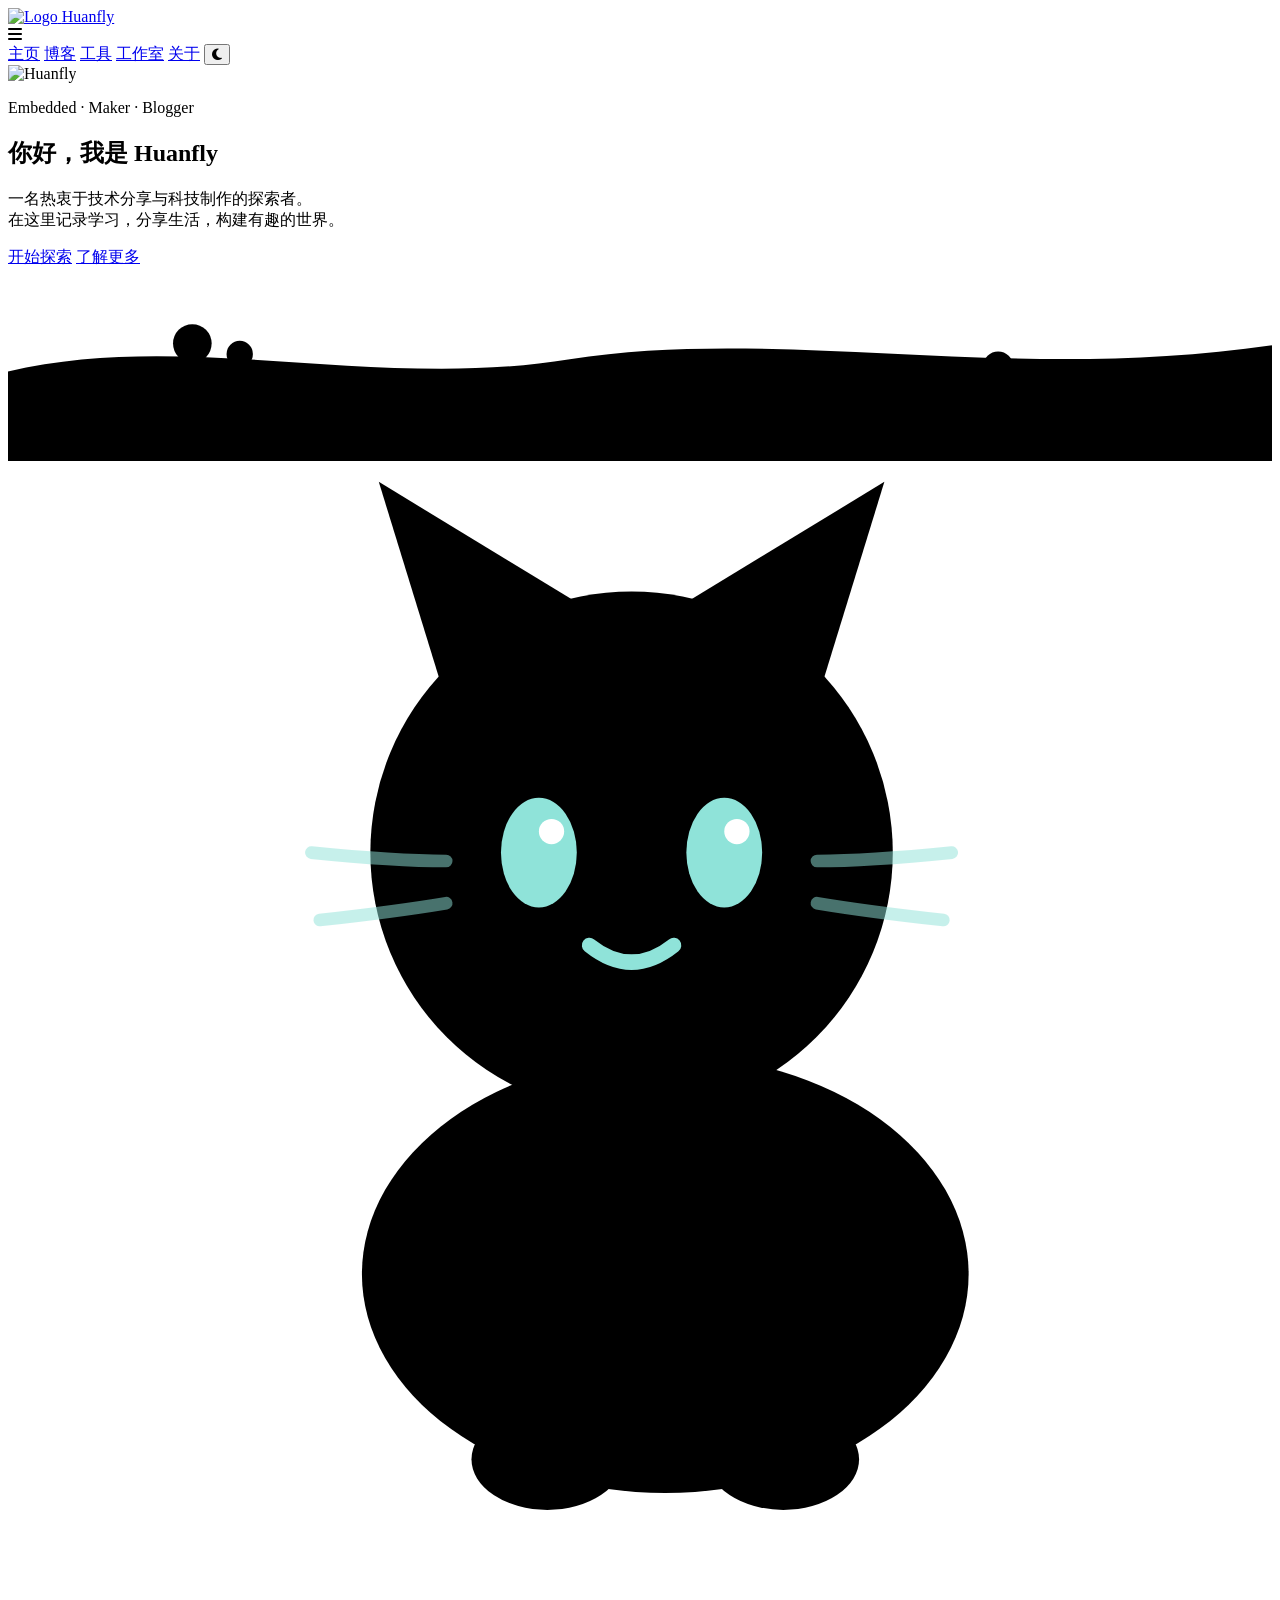
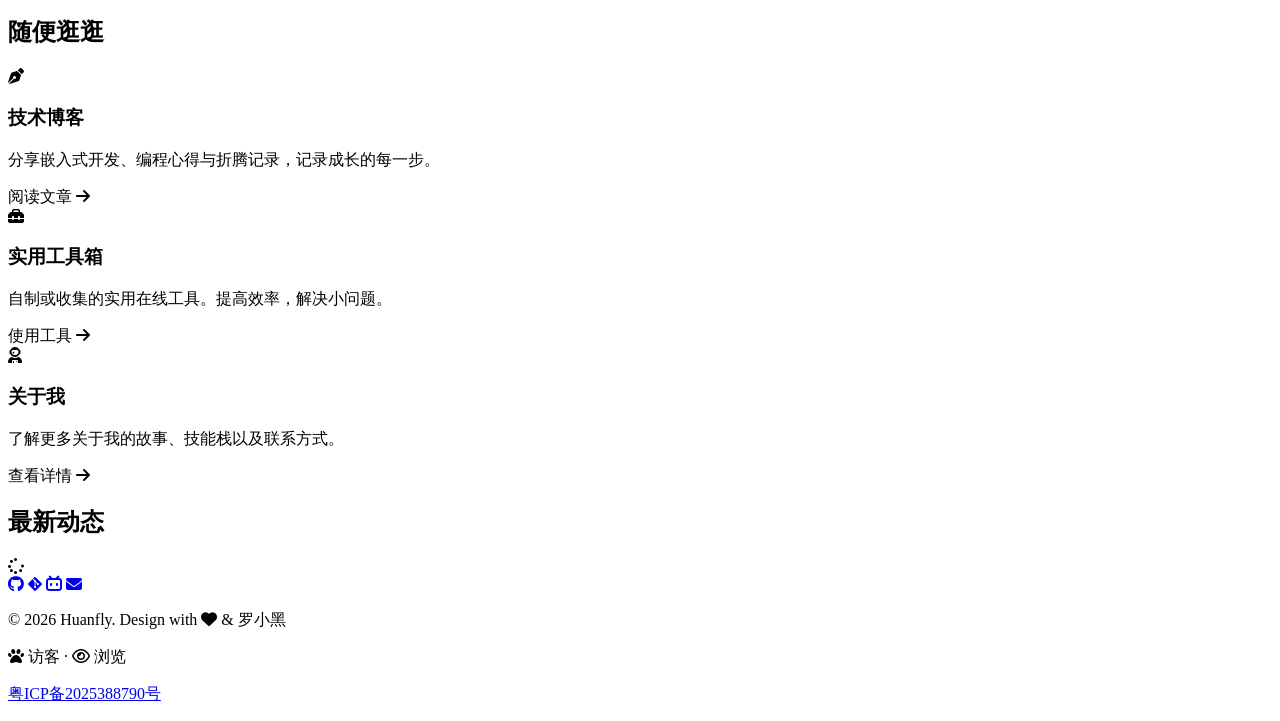
==== index.html @ 0e25298b "✨ feat(site): 全站导航加入工作室入口，同步站点地图与最新动态" ====
<!DOCTYPE html>
<html lang="zh-CN">
<head>
    <meta charset="UTF-8">
    <meta name="viewport" content="width=device-width, initial-scale=1.0">
    <script>
        (function () {
            try {
                const savedTheme = localStorage.getItem('theme');
                const prefersDark = window.matchMedia('(prefers-color-scheme: dark)').matches;
                const theme = savedTheme || (prefersDark ? 'dark' : 'light');
                document.documentElement.setAttribute('data-theme', theme);
            } catch (error) {
                document.documentElement.setAttribute('data-theme', 'light');
            }
            document.documentElement.classList.add('js');
        })();
    </script>
    <title>Huanfly的空间 - 记录与分享</title>
    <meta name="description" content="Huanfly 的个人网站：嵌入式技术博客、实用工具箱与成长记录。分享 MCU、RTOS 与软硬件协同开发经验。">
    <meta name="author" content="Huanfly">
    <link rel="canonical" href="https://huanfly.com/">
    <meta property="og:type" content="website">
    <meta property="og:title" content="Huanfly的空间 - 记录与分享">
    <meta property="og:description" content="嵌入式技术博客、实用工具箱与成长记录。">
    <meta property="og:url" content="https://huanfly.com/">
    <meta property="og:site_name" content="Huanfly的空间">
    <meta property="og:locale" content="zh_CN">
    <meta property="og:image" content="https://huanfly.com/picture/icon-512.png">
    <meta name="twitter:card" content="summary">
    <meta name="theme-color" content="#5da844">
    <link rel="manifest" href="manifest.webmanifest">
    <link rel="icon" type="image/png" href="picture/icon.png">
    <link rel="apple-touch-icon" href="picture/icon-192.png">
    <link rel="preconnect" href="https://cdn.jsdelivr.net" crossorigin>
    <!-- 手写感中文字体：霞鹜文楷 屏幕阅读版（非阻塞加载，字体本身 font-display: swap） -->
    <link rel="stylesheet" href="https://cdn.jsdelivr.net/npm/lxgw-wenkai-screen-webfont@1.7.0/lxgwwenkaigbscreen.css" media="print" onload="this.media='all'">
    <link rel="stylesheet" href="https://cdn.jsdelivr.net/npm/lxgw-wenkai-screen-webfont@1.7.0/lxgwwenkaiscreen.css" media="print" onload="this.media='all'">
    <noscript>
        <link rel="stylesheet" href="https://cdn.jsdelivr.net/npm/lxgw-wenkai-screen-webfont@1.7.0/lxgwwenkaigbscreen.css">
        <link rel="stylesheet" href="https://cdn.jsdelivr.net/npm/lxgw-wenkai-screen-webfont@1.7.0/lxgwwenkaiscreen.css">
    </noscript>
    <link rel="stylesheet" href="css/style.css">
    <link rel="stylesheet" href="https://cdnjs.cloudflare.com/ajax/libs/font-awesome/6.4.0/css/all.min.css">
</head>
<body>

    <!-- 导航栏 -->
    <header>
        <div class="container">
            <a href="index.html" class="logo">
                <img src="picture/icon.png" alt="Logo">
                <span>Huanfly</span>
            </a>
            <div class="menu-toggle"><i class="fas fa-bars"></i></div>
            <nav class="nav-links">
                <a href="index.html" class="active">主页</a>
                <a href="blog.html">博客</a>
                <a href="tool.html">工具</a>
                <a href="studio.html">工作室</a>
                <a href="about.html">关于</a>
                <button class="theme-toggle" aria-label="切换主题" title="切换主题">
                    <i class="fas fa-moon"></i>
                </button>
            </nav>
        </div>
    </header>

    <!-- 核心展示区 (Hero) -->
    <section class="hero">
        <div class="hero-bg" aria-hidden="true">
            <span class="blob blob-1"></span>
            <span class="blob blob-2"></span>
            <span class="blob blob-3"></span>
        </div>

        <div class="hero-content container rise-in">
            <div class="hero-avatar">
                <img src="picture/icon.png" alt="Huanfly">
            </div>
            <p class="hero-kicker">Embedded · Maker · Blogger</p>
            <h1 class="hero-title">你好，我是 <span class="marker">Huanfly</span></h1>
            <p class="hero-sub">一名热衷于技术分享与科技制作的探索者。<br>在这里记录学习，分享生活，构建有趣的世界。</p>
            <p class="hero-greeting" id="hero-greeting" aria-live="polite"></p>
            <div class="hero-actions">
                <a href="#explore" class="btn">开始探索</a>
                <a href="about.html" class="btn btn-outline">了解更多</a>
            </div>
        </div>

        <!-- 手绘森林场景 -->
        <div class="hero-scene" aria-hidden="true">
            <svg class="hero-hills" viewBox="0 0 1440 220" preserveAspectRatio="none">
                <path fill="var(--hill-back)" d="M0 118 C 200 70 420 140 640 104 C 880 66 1140 132 1440 88 L1440 220 L0 220 Z"/>
                <g fill="var(--tree)">
                    <circle cx="210" cy="86" r="22"/>
                    <rect x="207" y="100" width="6" height="24"/>
                    <circle cx="264" cy="98" r="15"/>
                    <rect x="262" y="108" width="5" height="18"/>
                    <circle cx="1128" cy="112" r="17"/>
                    <rect x="1125" y="122" width="6" height="20"/>
                </g>
                <path fill="var(--hill-mid)" d="M0 158 C 240 118 520 182 780 148 C 1020 118 1240 176 1440 138 L1440 220 L0 220 Z"/>
                <g fill="var(--tree)">
                    <circle cx="980" cy="142" r="13"/>
                    <rect x="978" y="150" width="5" height="16"/>
                </g>
                <path fill="var(--hill-front)" d="M0 192 C 260 166 520 206 760 184 C 980 166 1180 148 1440 168 L1440 220 L0 220 Z"/>
            </svg>

            <!-- 小黑 -->
            <svg class="hero-cat" viewBox="0 0 150 130">
                <path class="cat-tail" d="M112 102 C 138 100 146 76 132 62" fill="none" stroke="var(--cat-ink)" stroke-width="11" stroke-linecap="round"/>
                <ellipse cx="78" cy="96" rx="36" ry="26" fill="var(--cat-ink)"/>
                <ellipse cx="64" cy="118" rx="9" ry="6" fill="var(--cat-ink)"/>
                <ellipse cx="92" cy="118" rx="9" ry="6" fill="var(--cat-ink)"/>
                <path class="cat-ear-l" d="M52 28 L44 2 L67 16 Z" fill="var(--cat-ink)"/>
                <path class="cat-ear-r" d="M96 28 L104 2 L81 16 Z" fill="var(--cat-ink)"/>
                <circle cx="74" cy="46" r="31" fill="var(--cat-ink)"/>
                <g class="cat-eyes">
                    <ellipse cx="63" cy="46" rx="4.5" ry="6.5" fill="#8fe3d9"/>
                    <ellipse cx="85" cy="46" rx="4.5" ry="6.5" fill="#8fe3d9"/>
                    <circle cx="64.5" cy="43.5" r="1.5" fill="#ffffff"/>
                    <circle cx="86.5" cy="43.5" r="1.5" fill="#ffffff"/>
                </g>
                <path d="M69 57 q5 4 10 0" fill="none" stroke="#8fe3d9" stroke-width="1.8" stroke-linecap="round"/>
                <g fill="none" stroke="#8fe3d9" stroke-width="1.5" stroke-linecap="round" opacity="0.5">
                    <path d="M36 46 q10 1 16 1"/>
                    <path d="M37 54 q9 -1 15 -2"/>
                    <path d="M112 46 q-10 1 -16 1"/>
                    <path d="M111 54 q-9 -1 -15 -2"/>
                </g>
            </svg>
        </div>
    </section>

    <!-- 核心板块入口 -->
    <section id="explore" class="container" style="padding-top: 2rem;">
        <h2 class="section-title" data-reveal>随便逛逛</h2>
        <div class="grid-3">
            <!-- 博客入口 -->
            <article class="card entry-card tone-green" data-reveal style="--rise-delay: .1s" onclick="location.href='blog.html'">
                <div class="card-icon"><i class="fas fa-pen-nib"></i></div>
                <h3>技术博客</h3>
                <p>分享嵌入式开发、编程心得与折腾记录，记录成长的每一步。</p>
                <span class="card-link">阅读文章 <i class="fas fa-arrow-right"></i></span>
            </article>

            <!-- 工具入口 -->
            <article class="card entry-card tone-teal" data-reveal style="--rise-delay: .2s" onclick="location.href='tool.html'">
                <div class="card-icon"><i class="fas fa-toolbox"></i></div>
                <h3>实用工具箱</h3>
                <p>自制或收集的实用在线工具。提高效率，解决小问题。</p>
                <span class="card-link">使用工具 <i class="fas fa-arrow-right"></i></span>
            </article>

            <!-- 关于入口 -->
            <article class="card entry-card tone-violet" data-reveal style="--rise-delay: .3s" onclick="location.href='about.html'">
                <div class="card-icon"><i class="fas fa-user-astronaut"></i></div>
                <h3>关于我</h3>
                <p>了解更多关于我的故事、技能栈以及联系方式。</p>
                <span class="card-link">查看详情 <i class="fas fa-arrow-right"></i></span>
            </article>
        </div>
    </section>

    <!-- 最新动态：文章 + 站点更新合流时间线 -->
    <section class="container activity-section">
        <h2 class="section-title" data-reveal>最新动态</h2>
        <div class="activity-timeline" id="activity-timeline" data-reveal>
            <div class="loading-block"><i class="fas fa-spinner fa-spin"></i></div>
        </div>
    </section>

    <!-- 页脚 -->
    <footer>
        <div class="container">
            <div class="social-icons">
                <a href="https://github.com/Huanfiy" target="_blank" title="GitHub"><i class="fab fa-github"></i></a>
                <a href="https://gitee.com/Huanfly" target="_blank" title="Gitee"><i class="fab fa-git-alt"></i></a>
                <a href="https://space.bilibili.com/179895513" target="_blank" title="Bilibili"><i class="fab fa-bilibili"></i></a>
                <a href="mailto:huanfly999@gmail.com" title="Email"><i class="fas fa-envelope"></i></a>
            </div>
            <p class="footer-note">&copy; 2026 Huanfly. Design with <i class="fas fa-heart"></i> &amp; 罗小黑</p>
            <p class="footer-note site-stats" id="site-stats">
                <span title="独立访客"><i class="fas fa-paw"></i> 访客 <span id="busuanzi_value_site_uv"></span></span>
                <span aria-hidden="true">·</span>
                <span title="总浏览量"><i class="far fa-eye"></i> 浏览 <span id="busuanzi_value_site_pv"></span></span>
            </p>
            <p class="footer-note"><a href="https://beian.miit.gov.cn/" target="_blank" rel="noopener">粤ICP备2025388790号</a></p>
        </div>
    </footer>

    <!-- 脚本 -->
    <script src="js/script.js"></script>
</body>
</html>
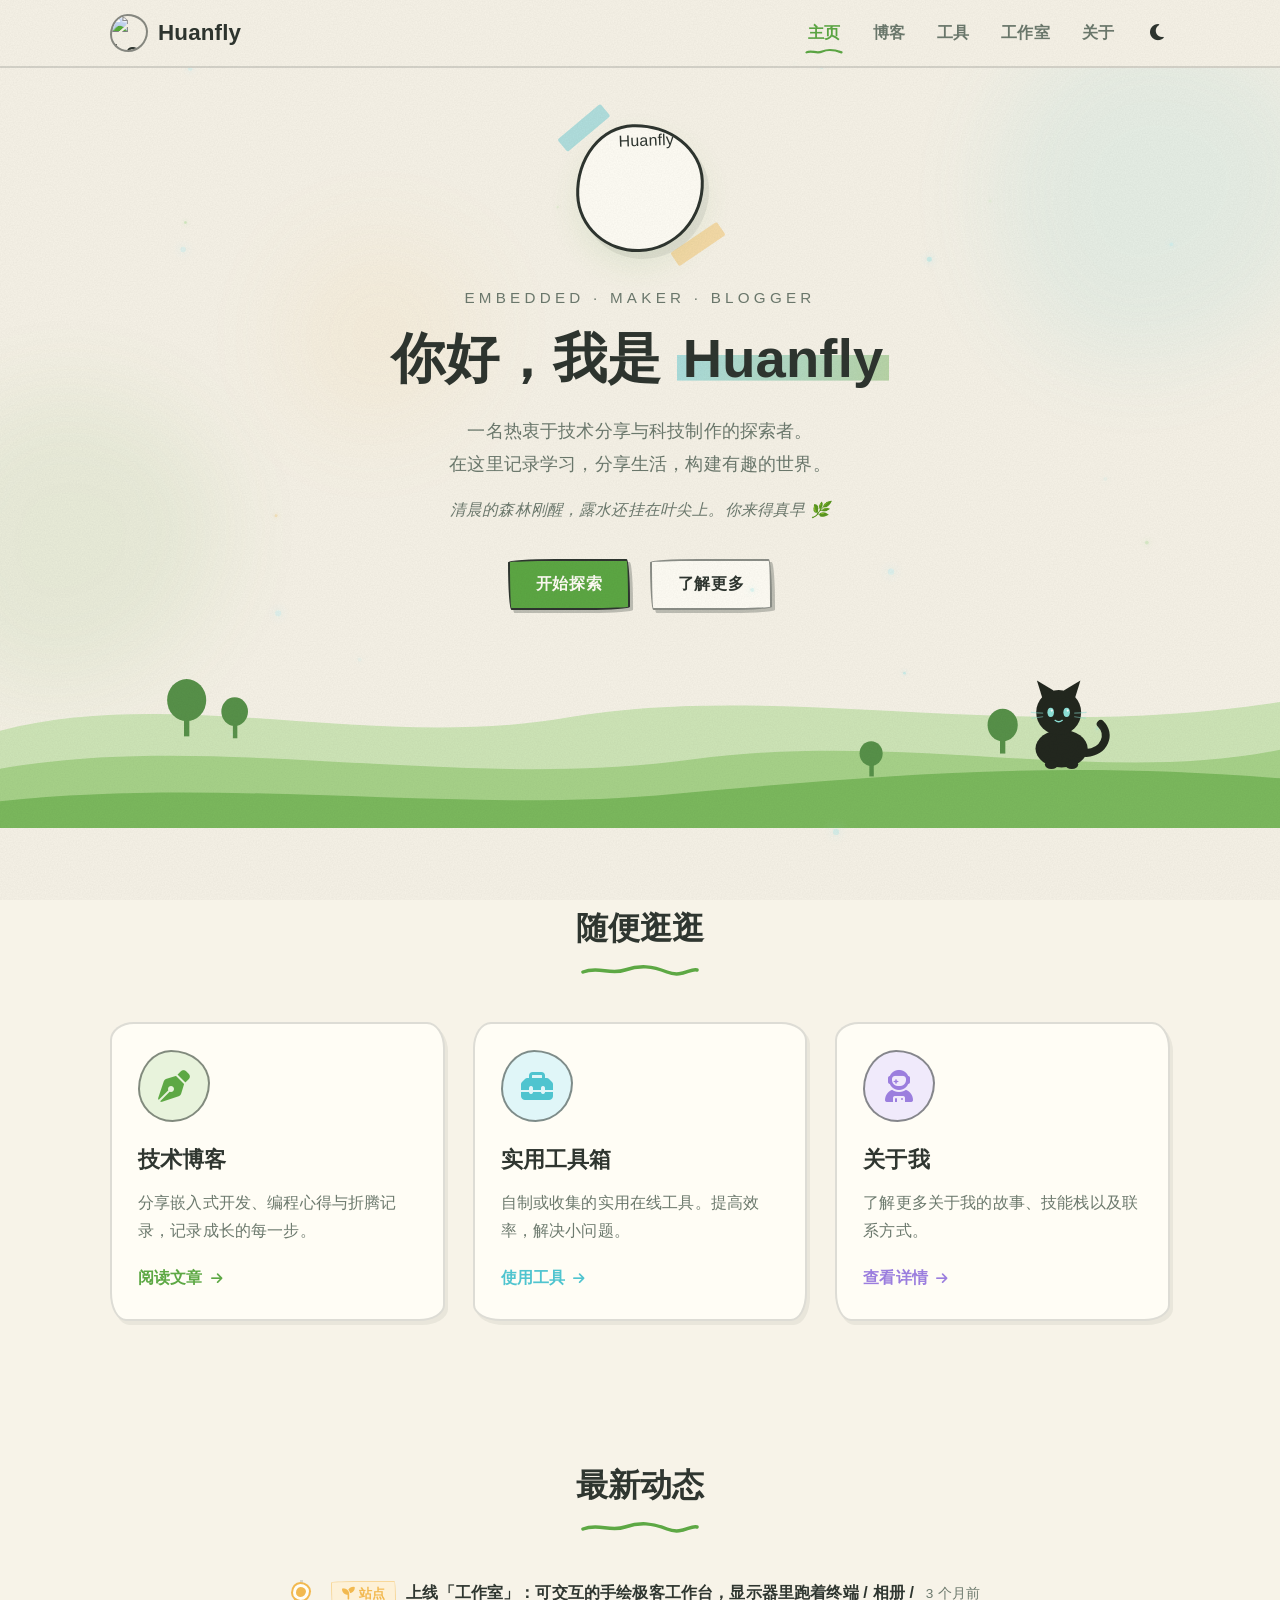
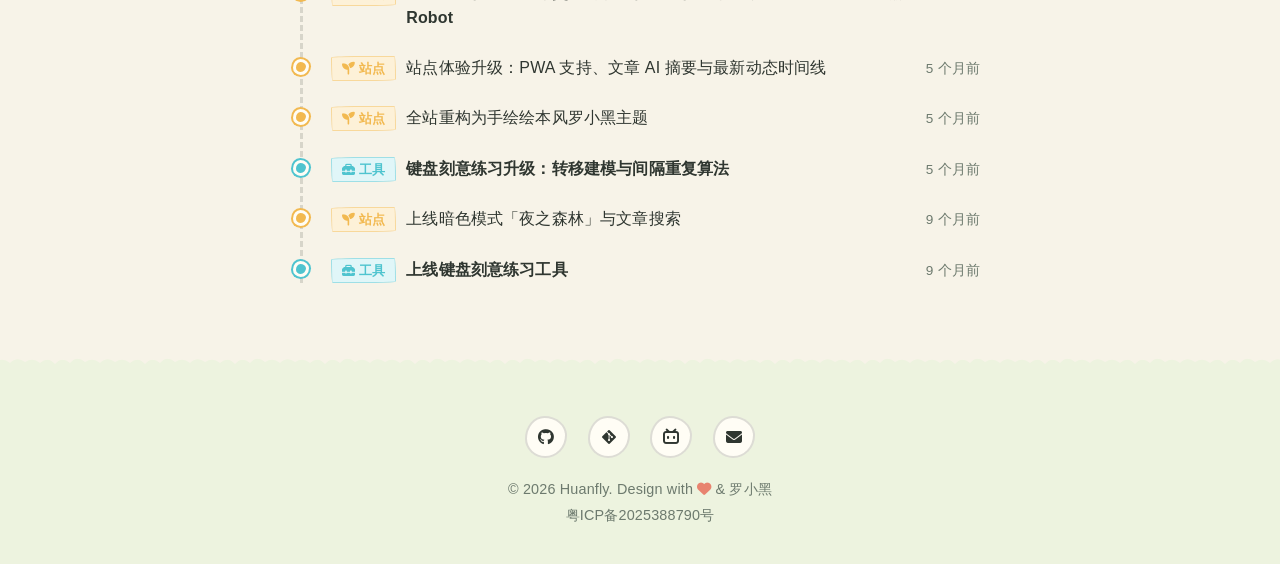
==== commit 26f1daa4: "✨ feat: 入口、工具与博客卡片改为真实链接，ICO 工具改 hash 视图，菜单、兴趣卡与灯箱支持键盘操作 Co-authored-by: Cursor <cursoragent@cursor." ====
--- a/index.html
+++ b/index.html
@@ -52,8 +52,8 @@
                 <img src="picture/icon.png" alt="Logo">
                 <span>Huanfly</span>
             </a>
-            <div class="menu-toggle"><i class="fas fa-bars"></i></div>
-            <nav class="nav-links">
+            <button type="button" class="menu-toggle" aria-label="打开菜单" aria-expanded="false" aria-controls="site-nav"><i class="fas fa-bars"></i></button>
+            <nav class="nav-links" id="site-nav">
                 <a href="index.html" class="active">主页</a>
                 <a href="blog.html">博客</a>
                 <a href="tool.html">工具</a>
@@ -138,29 +138,27 @@
     <section id="explore" class="container" style="padding-top: 2rem;">
         <h2 class="section-title" data-reveal>随便逛逛</h2>
         <div class="grid-3">
-            <!-- 博客入口 -->
-            <article class="card entry-card tone-green" data-reveal style="--rise-delay: .1s" onclick="location.href='blog.html'">
-                <div class="card-icon"><i class="fas fa-pen-nib"></i></div>
+            <!-- 入口卡片是真实链接：可键盘聚焦、可中键 / 新标签打开 -->
+            <a class="card entry-card tone-green" data-reveal style="--rise-delay: .1s" href="blog.html">
+                <div class="card-icon"><i class="fas fa-pen-nib" aria-hidden="true"></i></div>
                 <h3>技术博客</h3>
                 <p>分享嵌入式开发、编程心得与折腾记录，记录成长的每一步。</p>
-                <span class="card-link">阅读文章 <i class="fas fa-arrow-right"></i></span>
-            </article>
+                <span class="card-link">阅读文章 <i class="fas fa-arrow-right" aria-hidden="true"></i></span>
+            </a>
 
-            <!-- 工具入口 -->
-            <article class="card entry-card tone-teal" data-reveal style="--rise-delay: .2s" onclick="location.href='tool.html'">
-                <div class="card-icon"><i class="fas fa-toolbox"></i></div>
+            <a class="card entry-card tone-teal" data-reveal style="--rise-delay: .2s" href="tool.html">
+                <div class="card-icon"><i class="fas fa-toolbox" aria-hidden="true"></i></div>
                 <h3>实用工具箱</h3>
                 <p>自制或收集的实用在线工具。提高效率，解决小问题。</p>
-                <span class="card-link">使用工具 <i class="fas fa-arrow-right"></i></span>
-            </article>
+                <span class="card-link">使用工具 <i class="fas fa-arrow-right" aria-hidden="true"></i></span>
+            </a>
 
-            <!-- 关于入口 -->
-            <article class="card entry-card tone-violet" data-reveal style="--rise-delay: .3s" onclick="location.href='about.html'">
-                <div class="card-icon"><i class="fas fa-user-astronaut"></i></div>
+            <a class="card entry-card tone-violet" data-reveal style="--rise-delay: .3s" href="about.html">
+                <div class="card-icon"><i class="fas fa-user-astronaut" aria-hidden="true"></i></div>
                 <h3>关于我</h3>
                 <p>了解更多关于我的故事、技能栈以及联系方式。</p>
-                <span class="card-link">查看详情 <i class="fas fa-arrow-right"></i></span>
-            </article>
+                <span class="card-link">查看详情 <i class="fas fa-arrow-right" aria-hidden="true"></i></span>
+            </a>
         </div>
     </section>
 
@@ -176,10 +174,10 @@
     <footer>
         <div class="container">
             <div class="social-icons">
-                <a href="https://github.com/Huanfiy" target="_blank" title="GitHub"><i class="fab fa-github"></i></a>
-                <a href="https://gitee.com/Huanfly" target="_blank" title="Gitee"><i class="fab fa-git-alt"></i></a>
-                <a href="https://space.bilibili.com/179895513" target="_blank" title="Bilibili"><i class="fab fa-bilibili"></i></a>
-                <a href="mailto:huanfly999@gmail.com" title="Email"><i class="fas fa-envelope"></i></a>
+                <a href="https://github.com/Huanfiy" target="_blank" rel="noopener" title="GitHub" aria-label="GitHub"><i class="fab fa-github"></i></a>
+                <a href="https://gitee.com/Huanfly" target="_blank" rel="noopener" title="Gitee" aria-label="Gitee"><i class="fab fa-git-alt"></i></a>
+                <a href="https://space.bilibili.com/179895513" target="_blank" rel="noopener" title="Bilibili" aria-label="Bilibili"><i class="fab fa-bilibili"></i></a>
+                <a href="mailto:huanfly999@gmail.com" title="Email" aria-label="Email"><i class="fas fa-envelope"></i></a>
             </div>
             <p class="footer-note">&copy; 2026 Huanfly. Design with <i class="fas fa-heart"></i> &amp; 罗小黑</p>
             <p class="footer-note site-stats" id="site-stats">
--- a/css/style.css
+++ b/css/style.css
@@ -0,0 +1,2030 @@
+/* =============================================================
+   Huanfly · 手绘绘本 × 罗小黑森林 主题
+   Hand-drawn storybook theme (Luo Xiaohei inspired)
+   -------------------------------------------------------------
+   设计语言：
+   - 暖米色纸张底色 + 细微纸纹噪点
+   - 手绘不规则圆角（wobble radius）+ 墨线描边 + 错位实感阴影
+   - 森林绿 / 灵气青 双主色，深色模式 = 夜之森林
+   - LXGW 文楷屏幕版（手写感中文字体）
+   ============================================================= */
+
+:root {
+    /* --- 纸与墨 --- */
+    --bg-color: #f7f3e8;
+    --bg-soft: #eef3e2;
+    --card-bg: #fffdf5;
+    --ink: #2f3630;
+    --dark-text: #2f3630;
+    --light-text: #6d7a6e;
+
+    /* 线条：卡片描边 / 分隔线 */
+    --line: rgba(47, 54, 48, 0.55);
+    --line-soft: rgba(47, 54, 48, 0.16);
+
+    /* --- 主色：森林绿 / 灵气青 --- */
+    --primary-color: #5da844;
+    --primary-hover: #4c9636;
+    --primary-soft: #e8f3dc;
+    --accent-color: #4fc4cf;
+    --accent-soft: #e0f6f8;
+    --warm: #f2b950;
+    --warm-soft: #fdf1d8;
+    --rose: #e8836f;
+    --rose-soft: #fbe9e4;
+    --violet: #9b7ede;
+    --violet-soft: #f0eafb;
+
+    /* --- 场景：山丘 / 草地 / 猫 --- */
+    --hill-back: #cfe6b8;
+    --hill-mid: #a8d38a;
+    --hill-front: #7cba5e;
+    --tree: #58924a;
+    --cat-ink: #23281f;
+    --footer-bg: #edf3df;
+
+    /* --- 布局 --- */
+    --container-width: 1100px;
+    --header-height: 68px;
+    --hills-h: clamp(130px, 18vw, 210px);
+
+    /* --- 手绘圆角（不规则 wobble） --- */
+    --wobble-btn: 255px 18px 225px 18px / 18px 225px 18px 255px;
+    --wobble-card: 24px 18px 26px 16px / 18px 26px 16px 28px;
+    --wobble-card-alt: 18px 26px 16px 28px / 26px 18px 28px 16px;
+    --wobble-sm: 12px 16px 13px 17px / 16px 12px 17px 13px;
+
+    /* --- 阴影：纸片错位 + 柔和漂浮 --- */
+    --shadow-sm: 3px 4px 0 rgba(47, 54, 48, 0.07);
+    --shadow-md: 5px 7px 0 rgba(47, 54, 48, 0.08), 0 14px 30px rgba(93, 168, 68, 0.10);
+    --shadow-hover: 7px 9px 0 rgba(47, 54, 48, 0.10), 0 20px 40px rgba(93, 168, 68, 0.16);
+    --shadow-ink: 3px 3px 0 rgba(47, 54, 48, 0.28);
+    --shadow-ink-hover: 5px 6px 0 rgba(47, 54, 48, 0.30);
+
+    /* --- 字体 --- */
+    --font-hand: 'LXGW WenKai Screen', 'LXGW WenKai', 'PingFang SC', 'Microsoft YaHei', sans-serif;
+
+    /* --- 兼容别名：tools/ 下独立页面仍在使用 --- */
+    --border-color: var(--line-soft);
+    --radius-lg: 20px;
+    --radius-md: 12px;
+}
+
+/* --- 夜之森林（深色模式） --- */
+[data-theme="dark"] {
+    --bg-color: #141c16;
+    --bg-soft: #18231b;
+    --card-bg: #1d2a20;
+    --ink: #dfe9dc;
+    --dark-text: #e4ecdf;
+    --light-text: #9cab99;
+
+    --line: rgba(223, 233, 220, 0.45);
+    --line-soft: rgba(223, 233, 220, 0.14);
+
+    --primary-color: #7cc95f;
+    --primary-hover: #8fd873;
+    --primary-soft: rgba(124, 201, 95, 0.14);
+    --accent-color: #6fd8e2;
+    --accent-soft: rgba(111, 216, 226, 0.14);
+    --warm: #f2c46e;
+    --warm-soft: rgba(242, 196, 110, 0.14);
+    --rose: #ee9a88;
+    --rose-soft: rgba(238, 154, 136, 0.13);
+    --violet: #b39aec;
+    --violet-soft: rgba(179, 154, 236, 0.14);
+
+    --hill-back: #223528;
+    --hill-mid: #2a4430;
+    --hill-front: #34573b;
+    --tree: #26402c;
+    --cat-ink: #10140e;
+    --footer-bg: #101711;
+
+    --shadow-sm: 3px 4px 0 rgba(0, 0, 0, 0.25);
+    --shadow-md: 5px 7px 0 rgba(0, 0, 0, 0.28), 0 14px 30px rgba(0, 0, 0, 0.35);
+    --shadow-hover: 7px 9px 0 rgba(0, 0, 0, 0.3), 0 20px 44px rgba(111, 216, 226, 0.10);
+    --shadow-ink: 3px 3px 0 rgba(0, 0, 0, 0.45);
+    --shadow-ink-hover: 5px 6px 0 rgba(0, 0, 0, 0.5);
+}
+
+/* =========================================
+   全局重置 & 基础
+   ========================================= */
+* {
+    margin: 0;
+    padding: 0;
+    box-sizing: border-box;
+}
+
+html {
+    scroll-behavior: smooth;
+    /* 页内锚点跳转时避开吸顶导航 */
+    scroll-padding-top: calc(var(--header-height) + 16px);
+}
+
+html,
+body {
+    background-color: var(--bg-color);
+}
+
+body {
+    font-family: var(--font-hand);
+    color: var(--dark-text);
+    line-height: 1.8;
+    letter-spacing: 0.01em;
+    -webkit-font-smoothing: antialiased;
+    transition: background-color 0.4s ease, color 0.4s ease;
+}
+
+/* 纸纹噪点：覆盖全页的极淡颗粒 */
+body::after {
+    content: '';
+    position: fixed;
+    inset: 0;
+    pointer-events: none;
+    z-index: 9960;
+    background-image: url("data:image/svg+xml,%3Csvg xmlns='http://www.w3.org/2000/svg' width='180' height='180'%3E%3Cfilter id='n'%3E%3CfeTurbulence type='fractalNoise' baseFrequency='0.75' numOctaves='2' stitchTiles='stitch'/%3E%3CfeColorMatrix type='matrix' values='0 0 0 0 0 0 0 0 0 0 0 0 0 0 0 0.05 0 0 0 0'/%3E%3C/filter%3E%3Crect width='180' height='180' filter='url(%23n)'/%3E%3C/svg%3E");
+}
+
+a {
+    text-decoration: none;
+    color: inherit;
+    transition: color 0.3s ease;
+}
+
+ul {
+    list-style: none;
+}
+
+img {
+    max-width: 100%;
+    display: block;
+}
+
+button {
+    font-family: inherit;
+}
+
+::selection {
+    background: rgba(79, 196, 207, 0.35);
+}
+
+:focus-visible {
+    outline: 2px dashed var(--primary-color);
+    outline-offset: 3px;
+}
+
+/* 细滚动条 */
+::-webkit-scrollbar {
+    width: 10px;
+    height: 10px;
+}
+
+::-webkit-scrollbar-track {
+    background: transparent;
+}
+
+::-webkit-scrollbar-thumb {
+    background: rgba(93, 168, 68, 0.45);
+    border-radius: 8px;
+    border: 2px solid var(--bg-color);
+}
+
+/* =========================================
+   布局工具
+   ========================================= */
+.container {
+    max-width: var(--container-width);
+    margin: 0 auto;
+    padding: 0 20px;
+}
+
+.page {
+    padding-top: 2.5rem;
+    min-height: 60vh;
+}
+
+.grid-3 {
+    display: grid;
+    grid-template-columns: repeat(auto-fit, minmax(280px, 1fr));
+    gap: 28px;
+    padding-bottom: 4rem;
+}
+
+/* 标题：手写字 + 波浪线下划线 */
+.section-title {
+    text-align: center;
+    margin: 2.5rem 0 2.8rem;
+    font-size: 2rem;
+    font-weight: 700;
+    position: relative;
+    padding-bottom: 20px;
+}
+
+.section-title::after {
+    content: '';
+    position: absolute;
+    left: 50%;
+    bottom: 2px;
+    transform: translateX(-50%);
+    width: 120px;
+    height: 12px;
+    background: url("data:image/svg+xml,%3Csvg xmlns='http://www.w3.org/2000/svg' width='120' height='12' viewBox='0 0 120 12'%3E%3Cpath d='M3 8C18 2 30 11 45 6S72 2 87 8s23-4 30-2' fill='none' stroke='%235da844' stroke-width='3.5' stroke-linecap='round'/%3E%3C/svg%3E") no-repeat center / contain;
+}
+
+/* =========================================
+   按钮：手绘墨线贴纸
+   ========================================= */
+.btn {
+    display: inline-flex;
+    align-items: center;
+    gap: 8px;
+    padding: 9px 26px;
+    background-color: var(--primary-color);
+    color: #fffdf5;
+    border: 2px solid var(--ink);
+    border-radius: var(--wobble-btn);
+    font-family: inherit;
+    font-size: 1rem;
+    font-weight: 700;
+    letter-spacing: 0.04em;
+    cursor: pointer;
+    box-shadow: var(--shadow-ink);
+    transition: all 0.25s cubic-bezier(0.4, 0, 0.2, 1);
+}
+
+.btn:hover {
+    background-color: var(--primary-hover);
+    color: #fffdf5;
+    transform: translate(-1px, -2px) rotate(-0.5deg);
+    box-shadow: var(--shadow-ink-hover);
+}
+
+.btn:active {
+    transform: translate(1px, 1px);
+    box-shadow: 1px 1px 0 rgba(47, 54, 48, 0.3);
+}
+
+.btn-outline {
+    background-color: var(--card-bg);
+    color: var(--dark-text);
+    border-color: var(--line);
+}
+
+.btn-outline:hover {
+    background-color: var(--primary-soft);
+    color: var(--primary-hover);
+    border-color: var(--ink);
+}
+
+.btn-back {
+    margin-bottom: 2rem;
+}
+
+/* =========================================
+   Header & 导航
+   ========================================= */
+header {
+    height: var(--header-height);
+    background-color: rgba(247, 243, 232, 0.82);
+    backdrop-filter: blur(10px);
+    -webkit-backdrop-filter: blur(10px);
+    position: sticky;
+    top: 0;
+    z-index: 100;
+    border-bottom: 2px solid var(--line-soft);
+    transition: background-color 0.4s ease;
+}
+
+header .container {
+    height: 100%;
+    display: flex;
+    align-items: center;
+    justify-content: space-between;
+}
+
+.logo {
+    font-size: 1.4rem;
+    font-weight: 800;
+    color: var(--dark-text);
+    display: flex;
+    align-items: center;
+    gap: 10px;
+}
+
+.logo img {
+    width: 38px;
+    height: 38px;
+    border-radius: 46% 54% 52% 48% / 54% 46% 54% 46%;
+    border: 2px solid var(--line);
+    object-fit: cover;
+    transition: transform 0.4s ease;
+}
+
+.logo:hover img {
+    transform: rotate(-8deg) scale(1.06);
+}
+
+.nav-links {
+    display: flex;
+    align-items: center;
+    gap: 28px;
+}
+
+.nav-links a {
+    font-weight: 700;
+    color: var(--light-text);
+    position: relative;
+    padding: 4px 2px;
+}
+
+/* 手绘波浪下划线 */
+.nav-links a::after {
+    content: '';
+    position: absolute;
+    bottom: -4px;
+    left: 50%;
+    transform: translateX(-50%) scaleX(0);
+    width: 100%;
+    min-width: 40px;
+    height: 8px;
+    background: url("data:image/svg+xml,%3Csvg xmlns='http://www.w3.org/2000/svg' width='44' height='8' viewBox='0 0 44 8'%3E%3Cpath d='M2 5C8 2 13 7 20 4s14-2 22 1' fill='none' stroke='%235da844' stroke-width='2.5' stroke-linecap='round'/%3E%3C/svg%3E") no-repeat center / contain;
+    transition: transform 0.3s ease;
+}
+
+.nav-links a:hover::after,
+.nav-links a.active::after {
+    transform: translateX(-50%) scaleX(1);
+}
+
+.nav-links a:hover,
+.nav-links a.active {
+    color: var(--primary-color);
+}
+
+.theme-toggle {
+    background: none;
+    border: none;
+    color: var(--dark-text);
+    font-size: 1.15rem;
+    cursor: pointer;
+    padding: 6px;
+    display: flex;
+    align-items: center;
+    justify-content: center;
+    transition: color 0.3s ease, transform 0.3s ease;
+}
+
+.theme-toggle:hover {
+    color: var(--warm);
+    transform: rotate(24deg) scale(1.15);
+}
+
+.menu-toggle {
+    display: none;
+    padding: 4px 8px;
+    background: none;
+    border: none;
+    font-size: 1.5rem;
+    line-height: 1;
+    cursor: pointer;
+    color: var(--dark-text);
+}
+
+/* =========================================
+   Hero：手绘森林场景
+   ========================================= */
+.hero {
+    min-height: calc(92vh - var(--header-height));
+    display: flex;
+    align-items: center;
+    justify-content: center;
+    text-align: center;
+    position: relative;
+    overflow: hidden;
+    padding-bottom: var(--hills-h);
+}
+
+/* 漂浮色斑背景 */
+.hero-bg {
+    position: absolute;
+    inset: 0;
+    z-index: 0;
+    pointer-events: none;
+}
+
+.blob {
+    position: absolute;
+    border-radius: 46% 54% 60% 40% / 50% 44% 56% 50%;
+    filter: blur(46px);
+    opacity: 0.35;
+    animation: blob-float 14s ease-in-out infinite alternate;
+}
+
+.blob-1 {
+    width: 340px;
+    height: 340px;
+    top: -6%;
+    right: -4%;
+    background: var(--accent-soft);
+    background: color-mix(in srgb, var(--accent-color) 26%, transparent);
+}
+
+.blob-2 {
+    width: 300px;
+    height: 300px;
+    bottom: 18%;
+    left: -6%;
+    background: color-mix(in srgb, var(--primary-color) 24%, transparent);
+    animation-delay: -5s;
+}
+
+.blob-3 {
+    width: 200px;
+    height: 200px;
+    top: 22%;
+    left: 22%;
+    background: color-mix(in srgb, var(--warm) 20%, transparent);
+    animation-delay: -9s;
+}
+
+@keyframes blob-float {
+    from { transform: translate(0, 0) scale(1); }
+    to { transform: translate(24px, -28px) scale(1.12); }
+}
+
+.hero-content {
+    position: relative;
+    z-index: 2;
+    padding-top: 3rem;
+}
+
+/* 头像：手绘相框 + 胶带 */
+.hero-avatar {
+    position: relative;
+    width: 128px;
+    margin: 0 auto 2rem;
+    transform: rotate(-2deg);
+    animation: gentle-bob 5s ease-in-out infinite;
+}
+
+.hero-avatar img {
+    width: 128px;
+    height: 128px;
+    object-fit: cover;
+    border-radius: 46% 54% 52% 48% / 54% 46% 54% 46%;
+    border: 3px solid var(--ink);
+    background: var(--card-bg);
+    box-shadow: var(--shadow-md);
+}
+
+.hero-avatar::before,
+.hero-avatar::after {
+    content: '';
+    position: absolute;
+    width: 56px;
+    height: 16px;
+    background: color-mix(in srgb, var(--accent-color) 42%, transparent);
+    border-radius: 2px;
+    z-index: 2;
+}
+
+.hero-avatar::before {
+    top: -6px;
+    left: -18px;
+    transform: rotate(-38deg);
+}
+
+.hero-avatar::after {
+    bottom: -2px;
+    right: -20px;
+    transform: rotate(-32deg);
+    background: color-mix(in srgb, var(--warm) 42%, transparent);
+}
+
+@keyframes gentle-bob {
+    0%, 100% { transform: rotate(-2deg) translateY(0); }
+    50% { transform: rotate(-2deg) translateY(-8px); }
+}
+
+.hero-kicker {
+    font-size: 0.95rem;
+    letter-spacing: 0.28em;
+    text-transform: uppercase;
+    color: var(--light-text);
+    margin-bottom: 0.8rem;
+}
+
+.hero-title {
+    font-size: clamp(2.2rem, 5.5vw, 3.4rem);
+    font-weight: 800;
+    margin-bottom: 1.2rem;
+    color: var(--dark-text);
+    line-height: 1.3;
+}
+
+/* 马克笔高亮 */
+.marker {
+    position: relative;
+    white-space: nowrap;
+    background-image: linear-gradient(100deg,
+            color-mix(in srgb, var(--accent-color) 45%, transparent) 0%,
+            color-mix(in srgb, var(--primary-color) 40%, transparent) 100%);
+    background-repeat: no-repeat;
+    background-size: 100% 42%;
+    background-position: 0 78%;
+    border-radius: 6px;
+    padding: 0 6px;
+}
+
+.hero-sub {
+    font-size: 1.15rem;
+    color: var(--light-text);
+    max-width: 620px;
+    margin: 0 auto 2.4rem;
+}
+
+/* 时间感知问候语：手写便签风 */
+.hero-greeting {
+    font-size: 0.98rem;
+    color: var(--light-text);
+    font-style: italic;
+    margin: -1.4rem auto 2.2rem;
+    min-height: 1.8em;
+    opacity: 0;
+    animation: greeting-in 0.9s ease 0.4s forwards;
+}
+
+@keyframes greeting-in {
+    from { opacity: 0; transform: translateY(6px); }
+    to { opacity: 1; transform: translateY(0); }
+}
+
+.hero-actions {
+    display: flex;
+    gap: 1.2rem;
+    justify-content: center;
+    flex-wrap: wrap;
+}
+
+/* --- 山丘场景 --- */
+.hero-scene {
+    position: absolute;
+    left: 0;
+    right: 0;
+    bottom: 0;
+    height: var(--hills-h);
+    z-index: 1;
+    pointer-events: none;
+}
+
+.hero-hills {
+    position: absolute;
+    inset: 0;
+    width: 100%;
+    height: 100%;
+}
+
+/* --- 小黑猫 --- */
+.hero-cat {
+    position: absolute;
+    right: 13%;
+    bottom: calc(var(--hills-h) * 0.26);
+    width: clamp(72px, 8.5vw, 110px);
+    height: auto;
+    z-index: 2;
+}
+
+[data-theme="dark"] .hero-cat {
+    filter: drop-shadow(0 0 6px rgba(111, 216, 226, 0.35));
+}
+
+.cat-tail {
+    transform-box: fill-box;
+    transform-origin: left bottom;
+    animation: tail-swish 3.6s ease-in-out infinite;
+}
+
+@keyframes tail-swish {
+    0%, 100% { transform: rotate(0deg); }
+    50% { transform: rotate(14deg); }
+}
+
+.cat-eyes {
+    transform-box: fill-box;
+    transform-origin: center;
+    animation: cat-blink 5s ease-in-out infinite;
+}
+
+@keyframes cat-blink {
+    0%, 90%, 100% { transform: scaleY(1); }
+    93%, 96% { transform: scaleY(0.08); }
+}
+
+.cat-ear-l,
+.cat-ear-r {
+    transform-box: fill-box;
+    transform-origin: bottom center;
+}
+
+.cat-ear-r {
+    animation: ear-twitch 7s ease-in-out infinite;
+}
+
+@keyframes ear-twitch {
+    0%, 88%, 100% { transform: rotate(0deg); }
+    91%, 95% { transform: rotate(-12deg); }
+}
+
+/* =========================================
+   卡片
+   ========================================= */
+.card {
+    background: var(--card-bg);
+    border: 2px solid var(--line-soft);
+    border-radius: var(--wobble-card);
+    padding: 26px;
+    box-shadow: var(--shadow-sm);
+    height: 100%;
+    display: flex;
+    flex-direction: column;
+    transition: transform 0.3s ease, box-shadow 0.3s ease, border-color 0.3s ease;
+}
+
+.grid-3 > .card:nth-child(even) {
+    border-radius: var(--wobble-card-alt);
+}
+
+.card:hover {
+    transform: translateY(-6px) rotate(-0.5deg);
+    box-shadow: var(--shadow-hover);
+    border-color: var(--line);
+}
+
+.grid-3 > .card:nth-child(even):hover {
+    transform: translateY(-6px) rotate(0.5deg);
+}
+
+/* 色调修饰类：--tone / --tone-soft */
+.tone-green { --tone: var(--primary-color); --tone-soft: var(--primary-soft); }
+.tone-teal { --tone: var(--accent-color); --tone-soft: var(--accent-soft); }
+.tone-amber { --tone: var(--warm); --tone-soft: var(--warm-soft); }
+.tone-rose { --tone: var(--rose); --tone-soft: var(--rose-soft); }
+.tone-violet { --tone: var(--violet); --tone-soft: var(--violet-soft); }
+
+/* 入口卡片 / 工具卡片 */
+.entry-card {
+    cursor: pointer;
+    align-items: flex-start;
+    text-align: left;
+}
+
+.entry-card h3 {
+    font-size: 1.4rem;
+    margin-bottom: 0.5rem;
+}
+
+.entry-card p {
+    color: var(--light-text);
+    font-size: 0.98rem;
+}
+
+.card-icon,
+.tool-icon {
+    width: 72px;
+    height: 72px;
+    display: flex;
+    align-items: center;
+    justify-content: center;
+    font-size: 2rem;
+    color: var(--tone, var(--primary-color));
+    background: var(--tone-soft, var(--primary-soft));
+    border: 2px solid var(--line);
+    border-radius: 46% 54% 52% 48% / 54% 46% 54% 46%;
+    margin-bottom: 18px;
+    transition: transform 0.35s ease, background 0.35s ease, color 0.35s ease;
+}
+
+.card:hover .card-icon,
+.card:hover .tool-icon {
+    background: var(--tone, var(--primary-color));
+    color: #fffdf5;
+    transform: rotate(-8deg) scale(1.06);
+}
+
+.card-link {
+    margin-top: auto;
+    padding-top: 1.2rem;
+    color: var(--tone, var(--primary-color));
+    font-weight: 700;
+    display: inline-flex;
+    align-items: center;
+    gap: 8px;
+}
+
+.card-link i {
+    font-size: 0.82rem;
+    transition: transform 0.3s ease;
+}
+
+.card:hover .card-link i {
+    transform: translateX(6px);
+}
+
+.tool-card {
+    text-align: center;
+    align-items: center;
+}
+
+.tool-card .card-icon {
+    margin-left: auto;
+    margin-right: auto;
+}
+
+.tool-card h3 {
+    font-size: 1.3rem;
+    margin-bottom: 0.4rem;
+}
+
+.tool-card p {
+    color: var(--light-text);
+    font-size: 0.92rem;
+    margin-bottom: 1.2rem;
+}
+
+.tool-card .btn {
+    margin-top: auto;
+}
+
+/* 整卡即链接：悬停 / 聚焦卡片时同步点亮其中的 CTA 按钮 */
+.tool-card:hover .btn-outline,
+.tool-card:focus-visible .btn-outline {
+    background-color: var(--primary-soft);
+    color: var(--primary-hover);
+    border-color: var(--ink);
+}
+
+.section-lead {
+    text-align: center;
+    color: var(--light-text);
+    max-width: 560px;
+    margin: -1.2rem auto 2.8rem;
+}
+
+/* =========================================
+   博客：工具条 + 列表卡片
+   ========================================= */
+.blog-toolbar {
+    display: flex;
+    flex-direction: column;
+    align-items: center;
+    gap: 1.2rem;
+    margin-bottom: 2.6rem;
+}
+
+.blog-search {
+    position: relative;
+    width: min(520px, 100%);
+}
+
+.blog-search i {
+    position: absolute;
+    left: 18px;
+    top: 50%;
+    transform: translateY(-50%);
+    color: var(--light-text);
+}
+
+.blog-search input {
+    width: 100%;
+    padding: 12px 22px 12px 46px;
+    border: 2px solid var(--line);
+    border-radius: var(--wobble-btn);
+    -webkit-appearance: none;
+    appearance: none;
+    font-family: inherit;
+    font-size: 1rem;
+    background: var(--card-bg);
+    color: var(--dark-text);
+    outline: none;
+    box-shadow: var(--shadow-sm);
+    transition: border-color 0.3s ease, box-shadow 0.3s ease;
+}
+
+.blog-search input::placeholder {
+    color: var(--light-text);
+    opacity: 0.7;
+}
+
+.blog-search input:focus {
+    border-color: var(--primary-color);
+    box-shadow: 3px 4px 0 rgba(93, 168, 68, 0.2);
+}
+
+.filter-chips {
+    display: flex;
+    flex-wrap: wrap;
+    justify-content: center;
+    gap: 10px;
+}
+
+.filter-chip {
+    padding: 4px 18px;
+    font-family: inherit;
+    font-size: 0.92rem;
+    font-weight: 700;
+    color: var(--light-text);
+    background: var(--card-bg);
+    border: 2px solid var(--line-soft);
+    border-radius: var(--wobble-btn);
+    cursor: pointer;
+    transition: all 0.25s ease;
+}
+
+.filter-chip:hover {
+    color: var(--primary-color);
+    border-color: var(--primary-color);
+    transform: translateY(-2px) rotate(-1deg);
+}
+
+.filter-chip.active {
+    color: #fffdf5;
+    background: var(--primary-color);
+    border-color: var(--ink);
+    box-shadow: 2px 3px 0 rgba(47, 54, 48, 0.25);
+}
+
+/* 列表布局：竖排卡片 */
+.blog-list {
+    display: flex;
+    flex-direction: column;
+    gap: 20px;
+    padding-bottom: 4rem;
+}
+
+.blog-card {
+    flex-direction: row;
+    align-items: stretch;
+    gap: 20px;
+    padding: 16px;
+    cursor: pointer;
+    content-visibility: auto;
+    contain-intrinsic-size: 0 172px;
+}
+
+.blog-card:nth-child(even) {
+    border-radius: var(--wobble-card-alt);
+}
+
+.blog-card:hover {
+    transform: translateY(-4px) rotate(-0.3deg);
+}
+
+/* 缩略图：安静的插画画框；color-scheme 同步外部 SVG 的明暗配色。 */
+.blog-thumb {
+    width: 190px;
+    min-width: 190px;
+    height: 126px;
+    flex-shrink: 0;
+    align-self: center;
+    color-scheme: light;
+}
+
+[data-theme="dark"] .blog-thumb {
+    color-scheme: dark;
+}
+
+.blog-thumb img {
+    width: 100%;
+    height: 100%;
+    object-fit: cover;
+    border-radius: 14px;
+    border: 1px solid var(--line-soft);
+    background: var(--bg-soft);
+}
+
+.blog-thumb img.illustrated {
+    /* 插画保留完整构图，宽屏与窄屏都不裁掉主体。 */
+    object-fit: contain;
+}
+
+.blog-thumb img.contain {
+    object-fit: contain;
+    padding: 10px;
+}
+
+.blog-card-body {
+    flex: 1;
+    min-width: 0;
+    display: flex;
+    flex-direction: column;
+}
+
+.blog-meta {
+    font-size: 0.85rem;
+    color: var(--light-text);
+    margin-bottom: 8px;
+    display: flex;
+    align-items: center;
+    gap: 12px;
+    flex-wrap: wrap;
+}
+
+.blog-tag {
+    background: var(--primary-soft);
+    color: var(--primary-color);
+    border: 1.5px solid color-mix(in srgb, var(--primary-color) 50%, transparent);
+    padding: 1px 10px;
+    border-radius: var(--wobble-btn);
+    font-weight: 700;
+}
+
+.blog-title {
+    font-size: 1.22rem;
+    margin-bottom: 8px;
+    line-height: 1.45;
+}
+
+.blog-summary {
+    color: var(--light-text);
+    font-size: 0.95rem;
+    margin-bottom: 0.8rem;
+}
+
+.blog-readmore {
+    margin-top: auto;
+    color: var(--primary-color);
+    font-weight: 700;
+}
+
+.blog-readmore::after {
+    content: ' →';
+    transition: margin-left 0.25s ease;
+}
+
+.blog-card:hover .blog-readmore::after {
+    margin-left: 6px;
+}
+
+/* 加载 / 错误占位 */
+.loading-block,
+.error-block {
+    text-align: center;
+    padding: 3rem 1rem;
+    color: var(--light-text);
+}
+
+.loading-block i {
+    color: var(--primary-color);
+    margin-bottom: 1rem;
+}
+
+.error-block i {
+    color: var(--rose);
+    margin-bottom: 1rem;
+}
+
+/* =========================================
+   Markdown 阅读页：纸上文章
+   ========================================= */
+.markdown-body {
+    background: var(--card-bg);
+    padding: clamp(24px, 5vw, 48px);
+    border: 2px solid var(--line-soft);
+    border-radius: var(--wobble-card);
+    box-shadow: var(--shadow-md);
+    margin-bottom: 4rem;
+    overflow-wrap: break-word;
+}
+
+.markdown-body h1,
+.markdown-body h2 {
+    margin: 1.6em 0 0.8em;
+    padding-bottom: 10px;
+    border-bottom: 2px dashed var(--line-soft);
+    line-height: 1.4;
+}
+
+.markdown-body h1:first-child {
+    margin-top: 0;
+}
+
+.markdown-body h3,
+.markdown-body h4 {
+    margin: 1.4em 0 0.6em;
+}
+
+.markdown-body p {
+    margin-bottom: 1.2em;
+}
+
+.markdown-body ul,
+.markdown-body ol {
+    margin: 0 0 1.2em 1.5em;
+}
+
+.markdown-body ul {
+    list-style: none;
+}
+
+.markdown-body ul > li {
+    position: relative;
+    padding-left: 4px;
+}
+
+.markdown-body ul > li::before {
+    content: '✦';
+    position: absolute;
+    left: -1.2em;
+    color: var(--primary-color);
+    font-size: 0.8em;
+    top: 0.35em;
+}
+
+.markdown-body ol {
+    list-style: decimal;
+}
+
+.markdown-body code {
+    background: var(--bg-soft);
+    padding: 2px 7px;
+    border-radius: 6px;
+    font-family: 'JetBrains Mono', 'Fira Code', Consolas, monospace;
+    font-size: 0.88em;
+    color: var(--rose);
+}
+
+.markdown-body pre {
+    background: #253029;
+    color: #dcead0;
+    padding: 18px 20px;
+    border-radius: var(--wobble-sm);
+    border: 2px solid var(--line-soft);
+    overflow-x: auto;
+    margin-bottom: 1.5em;
+    line-height: 1.6;
+}
+
+.markdown-body pre code {
+    background: none;
+    padding: 0;
+    color: inherit;
+    font-size: 0.9em;
+}
+
+.markdown-body blockquote {
+    border-left: 4px solid var(--primary-color);
+    padding: 12px 18px;
+    color: var(--light-text);
+    background: var(--primary-soft);
+    border-radius: 0 var(--wobble-sm);
+    margin: 1.2em 0;
+}
+
+.markdown-body blockquote p:last-child {
+    margin-bottom: 0;
+}
+
+.markdown-body img {
+    border-radius: var(--wobble-sm);
+    border: 2px solid var(--line-soft);
+    margin: 1em auto;
+}
+
+.markdown-body table {
+    width: 100%;
+    border-collapse: collapse;
+    margin-bottom: 1.5em;
+}
+
+.markdown-body th,
+.markdown-body td {
+    border: 1.5px solid var(--line-soft);
+    padding: 8px 14px;
+    text-align: left;
+}
+
+.markdown-body th {
+    background: var(--primary-soft);
+}
+
+.markdown-body hr {
+    border: none;
+    height: 12px;
+    margin: 2em 0;
+    background: url("data:image/svg+xml,%3Csvg xmlns='http://www.w3.org/2000/svg' width='120' height='12' viewBox='0 0 120 12'%3E%3Cpath d='M3 8C18 2 30 11 45 6S72 2 87 8s23-4 30-2' fill='none' stroke='%235da844' stroke-width='3' stroke-linecap='round' opacity='0.5'/%3E%3C/svg%3E") no-repeat center / 120px 12px;
+}
+
+.markdown-body a {
+    color: var(--accent-color);
+    border-bottom: 2px dashed color-mix(in srgb, var(--accent-color) 50%, transparent);
+}
+
+.markdown-body a:hover {
+    color: var(--primary-color);
+    border-bottom-color: var(--primary-color);
+}
+
+/* --- 文章元信息头（日期 / 标签 / 字数 / 阅读时长） --- */
+.article-head {
+    margin: -0.6em 0 1.8em;
+}
+
+.article-meta {
+    display: flex;
+    align-items: center;
+    justify-content: center;
+    gap: 14px;
+    flex-wrap: wrap;
+    font-size: 0.88rem;
+    color: var(--light-text);
+    padding-bottom: 1.2em;
+    border-bottom: 2px dashed var(--line-soft);
+}
+
+.article-meta i {
+    margin-right: 4px;
+    color: var(--primary-color);
+}
+
+/* --- AI 摘要卡片：灵气便签 --- */
+.ai-summary {
+    margin-top: 1.4em;
+    padding: 14px 18px;
+    background: var(--accent-soft);
+    border: 2px solid color-mix(in srgb, var(--accent-color) 40%, transparent);
+    border-radius: var(--wobble-card-alt);
+    box-shadow: var(--shadow-sm);
+}
+
+.ai-summary-label {
+    font-size: 0.85rem;
+    font-weight: 700;
+    color: var(--accent-color);
+    margin-bottom: 4px;
+}
+
+.ai-summary-label i {
+    margin-right: 4px;
+}
+
+.ai-summary p {
+    margin: 0;
+    font-size: 0.92rem;
+    color: var(--dark-text);
+    line-height: 1.7;
+}
+
+/* --- 文章评论区 --- */
+.article-comments {
+    max-width: 100%;
+    margin-top: 2.5rem;
+}
+
+.article-comments:not(:empty) {
+    background: var(--card-bg);
+    padding: clamp(20px, 4vw, 36px);
+    border: 2px solid var(--line-soft);
+    border-radius: var(--wobble-card);
+    box-shadow: var(--shadow-md);
+}
+
+/* =========================================
+   工具页：上传区
+   ========================================= */
+.tool-panel-head {
+    text-align: center;
+    margin-bottom: 2rem;
+}
+
+.tool-panel-head .card-icon {
+    margin: 0 auto 1rem;
+}
+
+.tool-panel-head p {
+    color: var(--light-text);
+}
+
+.upload-zone {
+    border: 2.5px dashed var(--line);
+    border-radius: var(--wobble-card);
+    padding: 3rem 1.5rem;
+    text-align: center;
+    cursor: pointer;
+    color: var(--light-text);
+    background: var(--bg-soft);
+    transition: all 0.3s ease;
+}
+
+.upload-zone:hover,
+.upload-zone.dragover {
+    border-color: var(--primary-color);
+    background: var(--primary-soft);
+    transform: scale(1.01) rotate(-0.3deg);
+}
+
+.upload-zone i {
+    font-size: 3rem;
+    color: color-mix(in srgb, var(--primary-color) 55%, transparent);
+    margin-bottom: 1rem;
+}
+
+.ico-preview {
+    margin-top: 2rem;
+    text-align: center;
+}
+
+.ico-preview img {
+    width: 64px;
+    height: 64px;
+    border: 2px solid var(--line-soft);
+    border-radius: var(--wobble-sm);
+    margin: 10px auto;
+    object-fit: contain;
+    background: var(--card-bg);
+}
+
+.ico-actions {
+    margin-top: 1.5rem;
+    display: flex;
+    justify-content: center;
+    gap: 1rem;
+    flex-wrap: wrap;
+}
+
+/* =========================================
+   首页：最新动态时间线
+   ========================================= */
+.activity-section {
+    padding-top: 2rem;
+    padding-bottom: 1rem;
+}
+
+.activity-timeline {
+    --timeline-dot-offset: -38px;
+    position: relative;
+    max-width: 680px;
+    margin: 0 auto;
+    padding-left: 28px;
+    border-left: 3px dashed var(--line-soft);
+}
+
+.activity-item {
+    position: relative;
+    margin-bottom: 1.5rem;
+}
+
+.activity-item:last-child {
+    margin-bottom: 0.3rem;
+}
+
+.activity-item .timeline-dot {
+    top: 4px;
+}
+
+.activity-body {
+    display: flex;
+    align-items: baseline;
+    gap: 10px;
+    flex-wrap: wrap;
+}
+
+.activity-badge {
+    flex-shrink: 0;
+    font-size: 0.8rem;
+    font-weight: 700;
+    color: var(--tone, var(--primary-color));
+    background: var(--tone-soft, var(--primary-soft));
+    border: 1.5px solid color-mix(in srgb, var(--tone, var(--primary-color)) 45%, transparent);
+    border-radius: var(--wobble-btn);
+    padding: 0 10px;
+}
+
+.activity-title {
+    flex: 1;
+    min-width: 200px;
+    line-height: 1.6;
+}
+
+.activity-title a {
+    color: var(--dark-text);
+    font-weight: 700;
+    border-bottom: 2px dashed transparent;
+    transition: color 0.25s ease, border-color 0.25s ease;
+}
+
+.activity-title a:hover {
+    color: var(--primary-color);
+    border-bottom-color: color-mix(in srgb, var(--primary-color) 50%, transparent);
+}
+
+.activity-time {
+    flex-shrink: 0;
+    font-size: 0.85rem;
+    color: var(--light-text);
+}
+
+/* =========================================
+   关于页：简介 / 时间线 / 兴趣
+   ========================================= */
+.about-intro {
+    margin-bottom: 4rem;
+}
+
+.about-intro h1 {
+    font-size: 2.2rem;
+    margin-bottom: 1.5rem;
+}
+
+.about-intro > p {
+    color: var(--light-text);
+    margin-bottom: 1rem;
+}
+
+.skill-chips {
+    display: flex;
+    flex-wrap: wrap;
+    gap: 12px;
+    margin-top: 1.8rem;
+}
+
+.skill-chips .blog-tag {
+    font-size: 0.95rem;
+    padding: 4px 16px;
+}
+
+.skill-chips .blog-tag:nth-child(3n+2) {
+    background: var(--accent-soft);
+    color: var(--accent-color);
+    border-color: color-mix(in srgb, var(--accent-color) 50%, transparent);
+    transform: rotate(0.8deg);
+}
+
+.skill-chips .blog-tag:nth-child(3n) {
+    background: var(--warm-soft);
+    color: color-mix(in srgb, var(--warm) 75%, var(--ink) 25%);
+    border-color: color-mix(in srgb, var(--warm) 55%, transparent);
+    transform: rotate(-0.8deg);
+}
+
+/* 时间线：虚线枝干 + 灵气节点 */
+.timeline {
+    --timeline-dot-offset: -38px;
+    position: relative;
+    padding-left: 28px;
+    border-left: 3px dashed var(--line-soft);
+    margin-bottom: 4rem;
+}
+
+.timeline-item {
+    position: relative;
+    margin-bottom: 2.4rem;
+}
+
+.timeline-item:last-child {
+    margin-bottom: 0.5rem;
+}
+
+.timeline-dot {
+    position: absolute;
+    left: var(--timeline-dot-offset);
+    top: 6px;
+    width: 16px;
+    height: 16px;
+    background: var(--tone, var(--primary-color));
+    border: 3px solid var(--card-bg);
+    border-radius: 46% 54% 52% 48% / 54% 46% 54% 46%;
+    box-shadow: 0 0 0 2px var(--tone, var(--primary-color));
+}
+
+.timeline-item h3 {
+    font-size: 1.2rem;
+}
+
+.timeline-period {
+    color: var(--tone, var(--primary-color));
+    font-size: 0.9rem;
+    font-weight: 700;
+}
+
+.timeline-item > p:last-child {
+    margin-top: 0.4rem;
+    color: var(--light-text);
+}
+
+/* 兴趣卡片 */
+.interest-card {
+    align-items: center;
+    text-align: center;
+    cursor: pointer;
+}
+
+.interest-card i {
+    font-size: 2rem;
+    color: var(--tone, var(--primary-color));
+    margin-bottom: 1rem;
+    transition: transform 0.3s ease;
+}
+
+.interest-card:hover i {
+    transform: scale(1.2) rotate(-8deg);
+}
+
+.interest-card h4 {
+    font-size: 1.1rem;
+    margin-bottom: 0.3rem;
+}
+
+.interest-card p {
+    font-size: 0.9rem;
+    color: var(--light-text);
+}
+
+/* =========================================
+   兴趣详情：画廊 / 阅读（interests.js 渲染）
+   ========================================= */
+.interest-gallery {
+    display: grid;
+    grid-template-columns: repeat(auto-fill, minmax(220px, 1fr));
+    gap: 22px;
+    padding-bottom: 2rem;
+}
+
+.interest-media-card {
+    background: var(--card-bg);
+    border: 2px solid var(--line-soft);
+    border-radius: var(--wobble-sm);
+    overflow: hidden;
+    box-shadow: var(--shadow-sm);
+    transition: transform 0.3s ease, box-shadow 0.3s ease, border-color 0.3s ease;
+    cursor: pointer;
+    display: flex;
+    flex-direction: column;
+}
+
+.interest-media-card:nth-child(odd) {
+    transform: rotate(-0.6deg);
+}
+
+.interest-media-card:nth-child(even) {
+    transform: rotate(0.6deg);
+}
+
+.interest-media-card:hover {
+    transform: translateY(-5px) rotate(0deg);
+    box-shadow: var(--shadow-hover);
+    border-color: var(--line);
+}
+
+.interest-media-frame {
+    aspect-ratio: 1.618 / 1;
+    overflow: hidden;
+    background: var(--bg-soft);
+}
+
+.interest-media-card img {
+    width: 100%;
+    height: 100%;
+    object-fit: cover;
+    object-position: center center;
+    display: block;
+    transition: transform 0.35s ease;
+}
+
+.interest-media-card:hover img {
+    transform: scale(1.04);
+}
+
+.interest-video-card {
+    cursor: default;
+}
+
+.interest-video-card video {
+    width: 100%;
+    height: 100%;
+    object-fit: cover;
+    display: block;
+    background: #111;
+}
+
+.interest-caption {
+    padding: 12px 16px;
+    font-size: 0.9rem;
+    color: var(--light-text);
+    margin: 0;
+}
+
+.interest-empty {
+    grid-column: 1 / -1;
+    text-align: center;
+    padding: 3rem 1rem;
+    color: var(--light-text);
+}
+
+.interest-empty p {
+    margin: 0.5rem 0;
+}
+
+.interest-book-card {
+    display: flex;
+    gap: 20px;
+    padding: 20px;
+    background: var(--card-bg);
+    border: 2px solid var(--line-soft);
+    border-radius: var(--wobble-card);
+    box-shadow: var(--shadow-sm);
+    margin-bottom: 1.5rem;
+}
+
+.interest-book-card img {
+    width: 100px;
+    height: 140px;
+    object-fit: cover;
+    border-radius: var(--wobble-sm);
+    border: 2px solid var(--line-soft);
+    flex-shrink: 0;
+    transform: rotate(-1.5deg);
+}
+
+.interest-book-info {
+    flex: 1;
+    min-width: 0;
+}
+
+.interest-book-info h4 {
+    margin-bottom: 0.5rem;
+    font-size: 1.1rem;
+}
+
+.interest-book-author {
+    font-size: 0.9rem;
+    color: var(--light-text);
+    margin-bottom: 0.8rem;
+}
+
+.interest-book-review {
+    font-size: 0.95rem;
+    color: var(--dark-text);
+    line-height: 1.7;
+}
+
+.interest-platforms {
+    display: flex;
+    flex-wrap: wrap;
+    gap: 1rem;
+    padding-bottom: 2rem;
+}
+
+.interest-platform-card {
+    display: inline-flex;
+    flex-direction: column;
+    align-items: flex-start;
+    gap: 4px;
+    padding: 14px 20px;
+    background: var(--card-bg);
+    border: 2px solid var(--line-soft);
+    border-radius: var(--wobble-sm);
+    box-shadow: var(--shadow-sm);
+    transition: all 0.3s ease;
+    color: var(--dark-text);
+}
+
+.interest-platform-card:hover {
+    border-color: var(--primary-color);
+    transform: translateY(-3px) rotate(-0.6deg);
+    box-shadow: var(--shadow-md);
+}
+
+.interest-platform-card .platform-row {
+    display: flex;
+    align-items: center;
+    gap: 8px;
+}
+
+.interest-platform-card .platform-row i {
+    color: var(--accent-color);
+    font-size: 0.85rem;
+}
+
+.interest-platform-card .platform-name {
+    font-weight: 700;
+}
+
+.interest-platform-card .platform-desc {
+    font-size: 0.85rem;
+    color: var(--light-text);
+}
+
+/* =========================================
+   Lightbox
+   ========================================= */
+.lightbox {
+    position: fixed;
+    inset: 0;
+    background: rgba(16, 20, 14, 0.92);
+    z-index: 9999;
+    display: flex;
+    flex-direction: column;
+    align-items: center;
+    justify-content: center;
+    padding: 60px 20px 20px;
+}
+
+.lightbox img {
+    max-width: 95%;
+    max-height: 75vh;
+    object-fit: contain;
+    border-radius: var(--wobble-sm);
+    border: 3px solid rgba(255, 253, 245, 0.9);
+}
+
+.lightbox-close {
+    position: absolute;
+    top: 20px;
+    right: 30px;
+    padding: 4px 10px;
+    background: none;
+    border: none;
+    font-family: inherit;
+    font-size: 2.5rem;
+    color: #fffdf5;
+    cursor: pointer;
+    opacity: 0.8;
+    line-height: 1;
+}
+
+.lightbox-close:focus-visible {
+    outline-color: #fffdf5;
+}
+
+.lightbox-close:hover {
+    opacity: 1;
+}
+
+.lightbox-caption {
+    margin-top: 1rem;
+    color: rgba(255, 253, 245, 0.92);
+    font-size: 1rem;
+    text-align: center;
+    max-width: 80%;
+}
+
+/* =========================================
+   Toast 轻提示
+   ========================================= */
+.toast {
+    position: fixed;
+    left: 50%;
+    bottom: 28px;
+    bottom: calc(env(safe-area-inset-bottom) + 22px);
+    transform: translate3d(-50%, 12px, 0);
+    width: max-content;
+    max-width: min(420px, calc(100vw - 40px));
+    min-height: 44px;
+    padding: 10px 22px 10px 36px;
+    border: 2px solid var(--line);
+    border-radius: var(--wobble-btn);
+    background: var(--card-bg);
+    color: var(--dark-text);
+    font-size: 0.95rem;
+    font-weight: 700;
+    line-height: 1.4;
+    text-align: center;
+    white-space: normal;
+    box-shadow: var(--shadow-ink);
+    opacity: 0;
+    visibility: hidden;
+    pointer-events: none;
+    z-index: 9990;
+    will-change: opacity, transform;
+    transition:
+        opacity 0.32s ease,
+        transform 0.32s cubic-bezier(0.22, 0.61, 0.36, 1),
+        visibility 0s linear 0.32s;
+}
+
+.toast::before {
+    content: '';
+    position: absolute;
+    left: 15px;
+    top: 50%;
+    width: 10px;
+    height: 10px;
+    transform: translateY(-50%);
+    border-radius: 50%;
+    background: radial-gradient(circle at 35% 35%, #b8f0f5 0%, #4fc4cf 45%, #5da844 100%);
+    box-shadow: 0 0 0 3px color-mix(in srgb, var(--accent-color) 22%, transparent);
+}
+
+.toast.toast-show {
+    opacity: 1;
+    visibility: visible;
+    transform: translate3d(-50%, 0, 0);
+    transition-delay: 0s, 0s, 0s;
+}
+
+.toast.toast-hide {
+    opacity: 0;
+    transform: translate3d(-50%, 8px, 0);
+}
+
+/* =========================================
+   入场动画（原 AOS 替代，零外部依赖）
+   .rise-in      —— 首屏元素：首帧绘制即播放
+   [data-reveal] —— 视口外元素：滚动进入视口后由
+                    js/script.js 的 IntersectionObserver 加 .revealed
+   延迟统一用 --rise-delay 控制
+   ========================================= */
+@keyframes rise-in {
+    from {
+        opacity: 0;
+        transform: translate3d(0, 100px, 0);
+    }
+}
+
+.rise-in {
+    animation: rise-in 0.8s ease backwards;
+    animation-delay: var(--rise-delay, 0s);
+}
+
+/* 仅 JS 就绪（html.js）后才隐藏，脚本失效时内容保持可见 */
+html.js [data-reveal] {
+    opacity: 0;
+}
+
+html.js [data-reveal].revealed {
+    opacity: 1;
+    animation: rise-in 0.8s ease backwards;
+    animation-delay: var(--rise-delay, 0s);
+}
+
+/* =========================================
+   灵气动效层（点击迸发 + 漂浮萤火）
+   ========================================= */
+.burst-layer {
+    position: fixed;
+    inset: 0;
+    pointer-events: none;
+    z-index: 9950;
+}
+
+.spirit-layer {
+    position: fixed;
+    inset: 0;
+    pointer-events: none;
+    z-index: 5;
+}
+
+.reduced-motion-click {
+    position: fixed;
+    width: 14px;
+    height: 14px;
+    border-radius: 50%;
+    border: 2px solid color-mix(in srgb, var(--primary-color) 75%, transparent);
+    box-shadow: 0 0 0 4px color-mix(in srgb, var(--accent-color) 28%, transparent);
+    transform: translate(-50%, -50%) scale(0.75);
+    animation: reduced-click-anim 0.28s ease-out forwards;
+    pointer-events: none;
+    z-index: 9951;
+}
+
+@keyframes reduced-click-anim {
+    to {
+        transform: translate(-50%, -50%) scale(1.4);
+        opacity: 0;
+    }
+}
+
+/* =========================================
+   Footer：草地页脚
+   ========================================= */
+footer {
+    position: relative;
+    background-color: var(--footer-bg);
+    padding: 3rem 0 2.2rem;
+    text-align: center;
+    margin-top: 4rem;
+}
+
+footer::before {
+    content: '';
+    position: absolute;
+    left: 0;
+    right: 0;
+    top: -14px;
+    height: 16px;
+    background: url("data:image/svg+xml,%3Csvg xmlns='http://www.w3.org/2000/svg' width='90' height='16' viewBox='0 0 90 16'%3E%3Cpath d='M0 16V10Q7 2 15 9Q22 1 30 8Q38 3 45 9Q52 2 60 8Q68 3 75 9Q83 2 90 10V16Z' fill='%23edf3df'/%3E%3C/svg%3E") repeat-x bottom / 90px 16px;
+}
+
+[data-theme="dark"] footer::before {
+    background-image: url("data:image/svg+xml,%3Csvg xmlns='http://www.w3.org/2000/svg' width='90' height='16' viewBox='0 0 90 16'%3E%3Cpath d='M0 16V10Q7 2 15 9Q22 1 30 8Q38 3 45 9Q52 2 60 8Q68 3 75 9Q83 2 90 10V16Z' fill='%23101711'/%3E%3C/svg%3E");
+}
+
+.footer-note {
+    color: var(--light-text);
+    font-size: 0.9rem;
+}
+
+.footer-note a {
+    color: inherit;
+    text-decoration: none;
+}
+
+.footer-note a:hover {
+    color: var(--primary-color);
+}
+
+.footer-note i {
+    color: var(--rose);
+}
+
+/* 不蒜子访问统计：数字回填成功后渐显 */
+.site-stats {
+    display: none;
+    justify-content: center;
+    gap: 12px;
+}
+
+.site-stats.visible {
+    display: flex;
+    animation: greeting-in 0.8s ease both;
+}
+
+.site-stats i {
+    color: var(--primary-color);
+    margin-right: 2px;
+}
+
+.social-icons {
+    margin-bottom: 1.2rem;
+}
+
+.social-icons a {
+    display: inline-flex;
+    width: 42px;
+    height: 42px;
+    border-radius: 46% 54% 52% 48% / 54% 46% 54% 46%;
+    background-color: var(--card-bg);
+    color: var(--dark-text);
+    border: 2px solid var(--line-soft);
+    align-items: center;
+    justify-content: center;
+    margin: 0 8px;
+    transition: all 0.3s ease;
+}
+
+.social-icons a:hover {
+    background-color: var(--primary-color);
+    border-color: var(--ink);
+    color: #fffdf5;
+    transform: translateY(-4px) rotate(-6deg);
+    box-shadow: var(--shadow-ink);
+}
+
+/* =========================================
+   深色模式细节覆盖
+   ========================================= */
+[data-theme="dark"] header {
+    background-color: rgba(20, 28, 22, 0.85);
+}
+
+[data-theme="dark"] .btn {
+    color: #10140e;
+    border-color: rgba(223, 233, 220, 0.7);
+}
+
+[data-theme="dark"] .btn-outline {
+    color: var(--dark-text);
+    background: var(--card-bg);
+}
+
+[data-theme="dark"] .btn-outline:hover {
+    color: var(--primary-color);
+}
+
+[data-theme="dark"] .filter-chip.active {
+    color: #10140e;
+}
+
+[data-theme="dark"] .markdown-body pre {
+    background: #101711;
+}
+
+[data-theme="dark"] ::-webkit-scrollbar-thumb {
+    background: rgba(124, 201, 95, 0.4);
+}
+
+/* =========================================
+   动效克制：prefers-reduced-motion
+   ========================================= */
+@media (prefers-reduced-motion: reduce) {
+    html {
+        scroll-behavior: auto;
+    }
+
+    .blob,
+    .hero-avatar,
+    .cat-tail,
+    .cat-eyes,
+    .cat-ear-r {
+        animation: none;
+    }
+
+    .card:hover,
+    .blog-card:hover,
+    .btn:hover {
+        transform: none;
+    }
+
+    .rise-in,
+    html.js [data-reveal].revealed {
+        animation: none;
+    }
+
+    html.js [data-reveal] {
+        opacity: 1;
+    }
+}
+
+/* =========================================
+   响应式
+   ========================================= */
+@media (max-width: 768px) {
+    .menu-toggle {
+        display: block;
+    }
+
+    .nav-links {
+        position: fixed;
+        top: var(--header-height);
+        left: 0;
+        width: 100%;
+        background: var(--card-bg);
+        flex-direction: column;
+        padding: 20px;
+        gap: 10px;
+        border-bottom: 2px solid var(--line-soft);
+        box-shadow: 0 14px 24px rgba(47, 54, 48, 0.08);
+        transform: translateY(-150%);
+        transition: transform 0.3s ease;
+        z-index: 99;
+    }
+
+    .nav-links.active {
+        transform: translateY(0);
+    }
+
+    .nav-links a {
+        display: block;
+        padding: 10px;
+        text-align: center;
+        width: 100%;
+    }
+
+    .hero {
+        min-height: auto;
+        padding-top: 2rem;
+        padding-bottom: calc(var(--hills-h) + 2rem);
+    }
+
+    .hero-title {
+        font-size: 2rem;
+    }
+
+    .hero-cat {
+        right: 8%;
+        width: 68px;
+    }
+
+    .blog-card {
+        flex-direction: column;
+        padding: 14px;
+        gap: 14px;
+    }
+
+    .blog-thumb {
+        width: 100%;
+        min-width: 0;
+        height: clamp(160px, 44vw, 220px);
+    }
+
+    .timeline {
+        --timeline-dot-offset: -30px;
+        padding-left: 20px;
+    }
+
+    .toast {
+        max-width: calc(100vw - 24px);
+        padding: 10px 16px 10px 32px;
+        font-size: 0.9rem;
+        bottom: 16px;
+        bottom: calc(env(safe-area-inset-bottom) + 12px);
+    }
+
+    .toast::before {
+        left: 12px;
+        width: 9px;
+        height: 9px;
+    }
+}
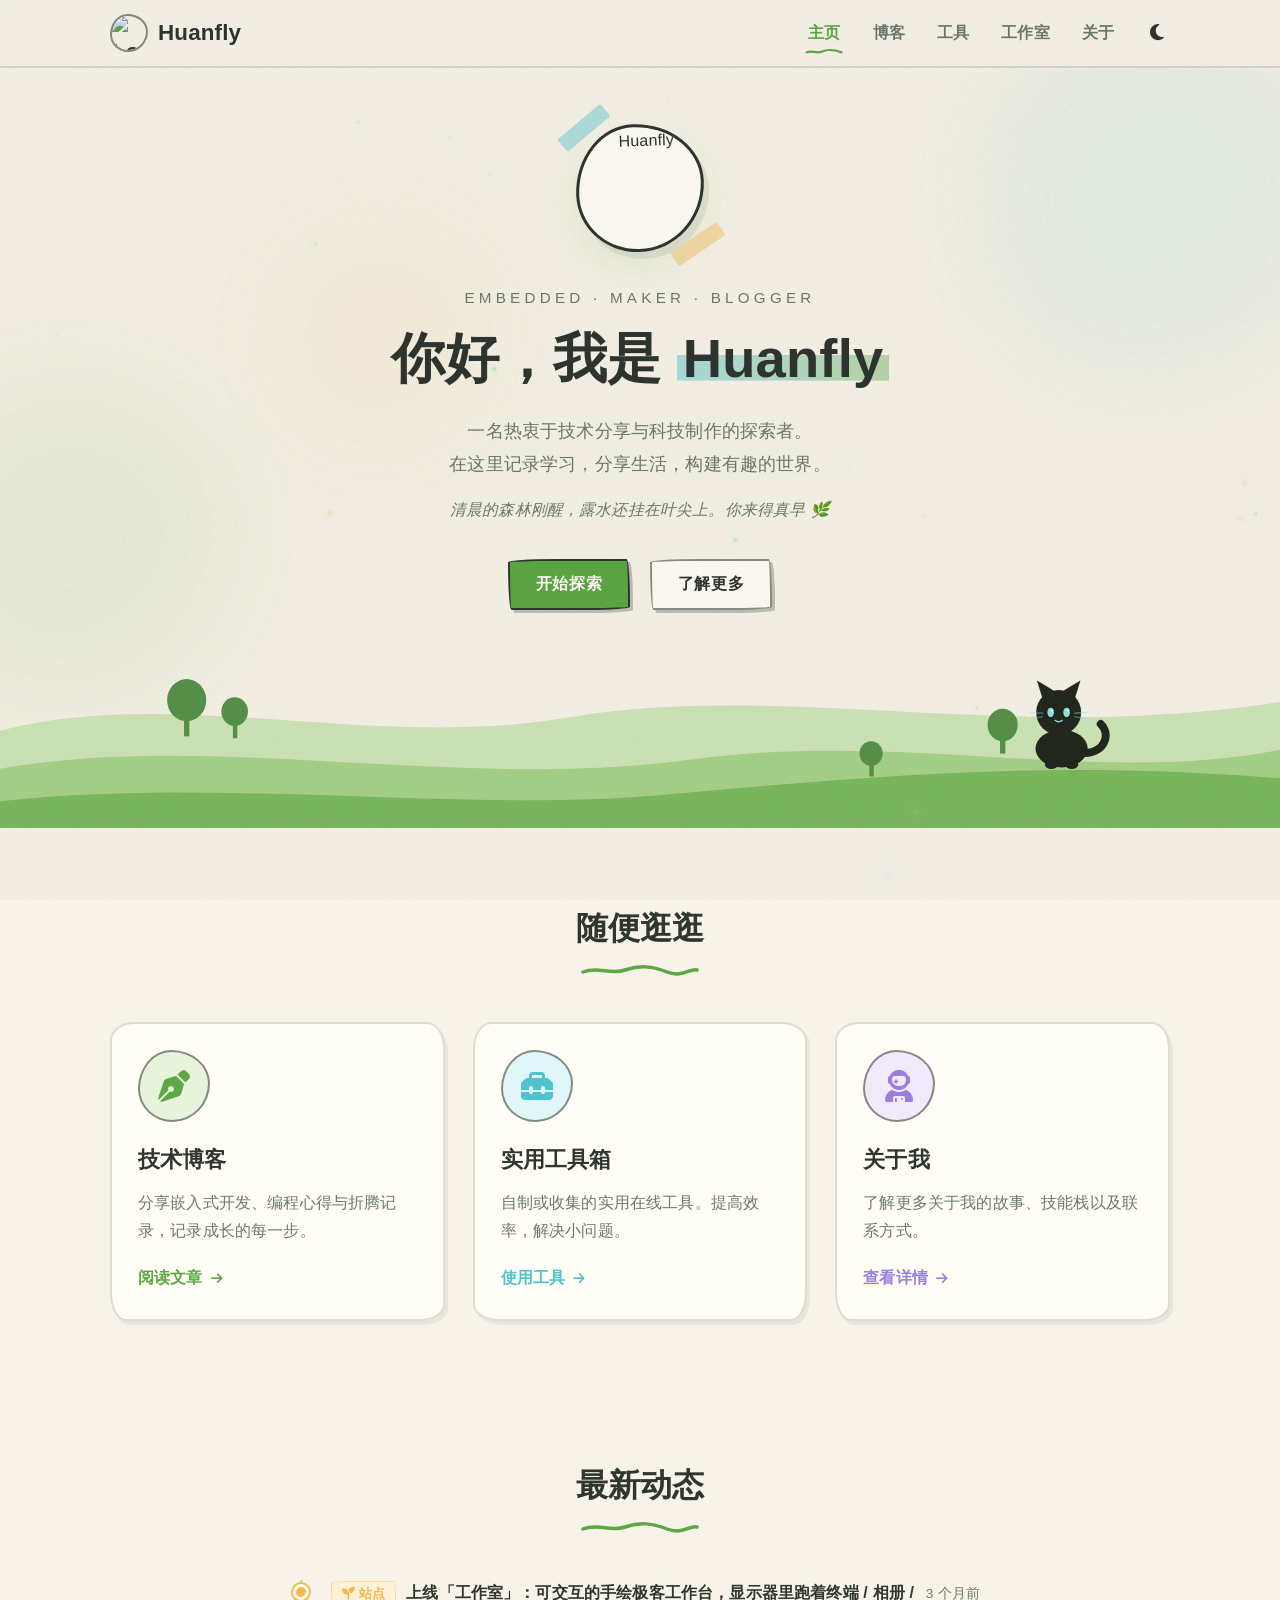
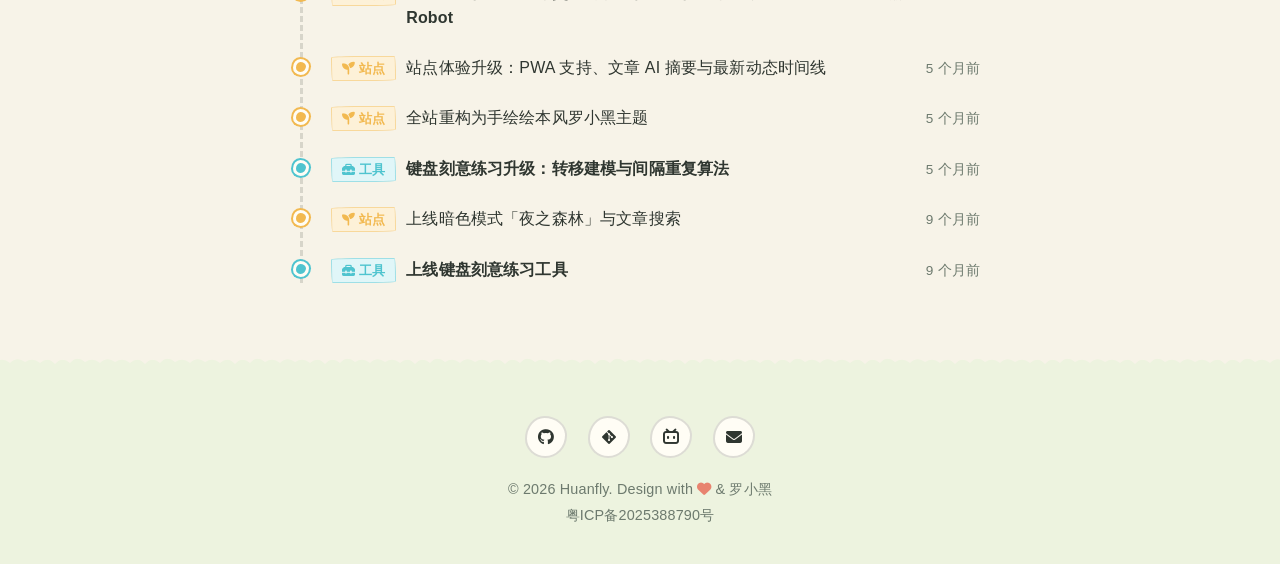
==== commit 7a56dcdc: "⚡️ perf: Marked.js 改为打开文章时按需加载并同步文章标题，键位练习页移除 Google Fonts，各页预连接 cdnjs Co-authored-by: Cursor <curso" ====
--- a/index.html
+++ b/index.html
@@ -33,6 +33,7 @@
     <link rel="icon" type="image/png" href="picture/icon.png">
     <link rel="apple-touch-icon" href="picture/icon-192.png">
     <link rel="preconnect" href="https://cdn.jsdelivr.net" crossorigin>
+    <link rel="preconnect" href="https://cdnjs.cloudflare.com" crossorigin>
     <!-- 手写感中文字体：霞鹜文楷 屏幕阅读版（非阻塞加载，字体本身 font-display: swap） -->
     <link rel="stylesheet" href="https://cdn.jsdelivr.net/npm/lxgw-wenkai-screen-webfont@1.7.0/lxgwwenkaigbscreen.css" media="print" onload="this.media='all'">
     <link rel="stylesheet" href="https://cdn.jsdelivr.net/npm/lxgw-wenkai-screen-webfont@1.7.0/lxgwwenkaiscreen.css" media="print" onload="this.media='all'">
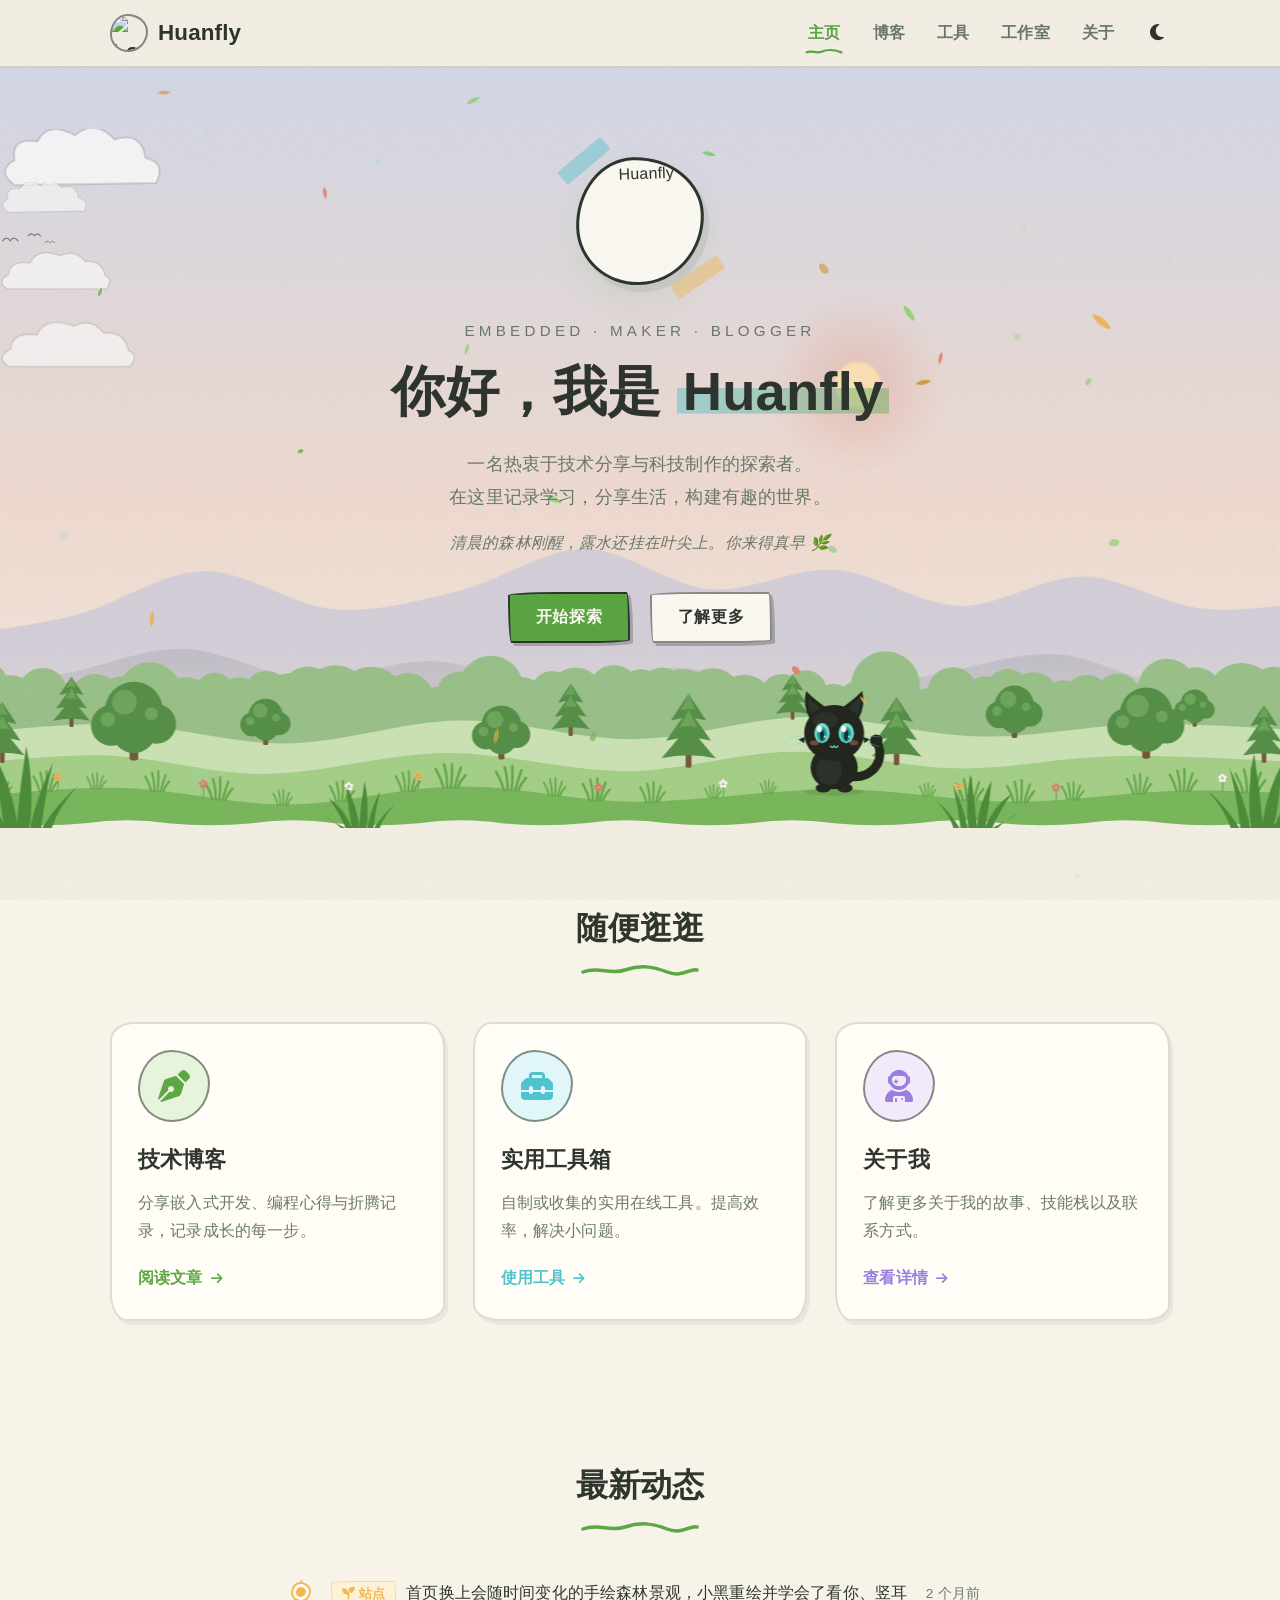
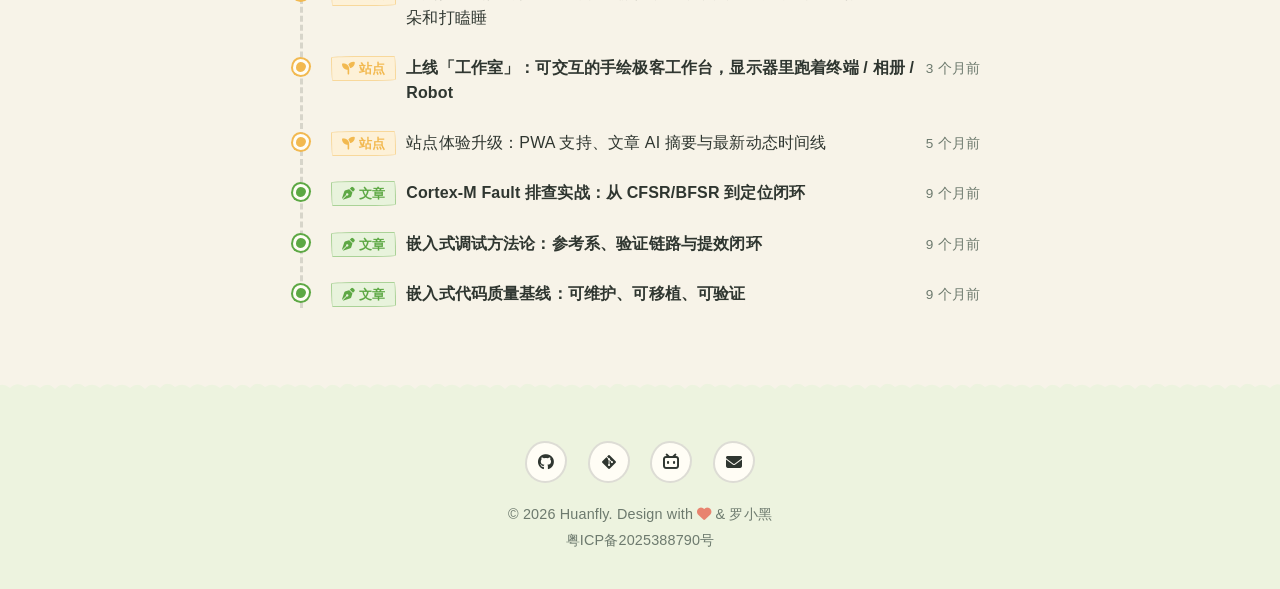
==== commit 526af87c: "✨ feat(home): 首页换上随时段变化的手绘森林景观，重绘小黑并加入眼神追随、悬停、点击与打瞌睡互动 Co-authored-by: Cursor <cursoragent@cursor.co" ====
--- a/index.html
+++ b/index.html
@@ -67,13 +67,234 @@
         </div>
     </header>
 
-    <!-- 核心展示区 (Hero) -->
-    <section class="hero">
-        <div class="hero-bg" aria-hidden="true">
-            <span class="blob blob-1"></span>
-            <span class="blob blob-2"></span>
-            <span class="blob blob-3"></span>
-        </div>
+    <!-- 核心展示区 (Hero)：手绘森林景观。时段（dawn / day / dusk / night）由 js/hero-scene.js 写入 data-daypart -->
+    <section class="hero" id="hero" data-daypart="day">
+        <!-- 共享符号：树 / 草 / 花 / 云 / 鸟，由下方各图层 <use> 复用 -->
+        <svg class="hero-defs" width="0" height="0" aria-hidden="true" focusable="false">
+            <defs>
+                <g id="tree-round">
+                    <rect x="-6" y="-38" width="12" height="40" rx="4" fill="var(--trunk)"/>
+                    <g fill="var(--tree)">
+                        <circle cx="0" cy="-66" r="40"/>
+                        <circle cx="-31" cy="-46" r="28"/>
+                        <circle cx="31" cy="-48" r="27"/>
+                        <circle cx="0" cy="-38" r="30"/>
+                    </g>
+                    <g fill="var(--tree-light)" opacity="0.72">
+                        <circle cx="-13" cy="-78" r="17"/>
+                        <circle cx="-36" cy="-54" r="10"/>
+                        <circle cx="24" cy="-62" r="9"/>
+                    </g>
+                </g>
+                <g id="tree-pine">
+                    <rect x="-5" y="-26" width="10" height="28" rx="3" fill="var(--trunk)"/>
+                    <g fill="var(--tree)">
+                        <path d="M0 -66 C16 -52 30 -32 46 -14 Q0 -24 -46 -14 C-30 -32 -16 -52 0 -66Z"/>
+                        <path d="M0 -96 C13 -80 26 -62 38 -44 Q0 -54 -38 -44 C-26 -62 -13 -80 0 -96Z"/>
+                        <path d="M0 -124 C10 -108 20 -94 30 -78 Q0 -88 -30 -78 C-20 -94 -10 -108 0 -124Z"/>
+                    </g>
+                    <g fill="var(--tree-light)" opacity="0.7">
+                        <path d="M0 -124 C4 -114 8 -104 12 -96 Q0 -100 -14 -95 C-8 -104 -4 -114 0 -124Z"/>
+                        <path d="M0 -96 C5 -86 10 -76 15 -66 Q0 -72 -16 -66 C-10 -76 -5 -86 0 -96Z"/>
+                    </g>
+                </g>
+                <g id="grass" fill="none" stroke="var(--grass)" stroke-width="3.2" stroke-linecap="round">
+                    <path d="M-9 0 Q-12 -12 -19 -24"/>
+                    <path d="M-4 0 Q-4 -16 -8 -30"/>
+                    <path d="M1 0 Q3 -14 2 -32"/>
+                    <path d="M6 0 Q9 -12 14 -26"/>
+                    <path d="M10 0 Q13 -8 20 -16"/>
+                </g>
+                <g id="grass-big" fill="var(--grass-fg)">
+                    <path d="M-34 0 Q-48 -34 -70 -64 Q-40 -46 -20 0Z"/>
+                    <path d="M-22 0 Q-30 -46 -34 -88 Q-12 -50 -6 0Z"/>
+                    <path d="M-8 0 Q-4 -50 4 -100 Q14 -52 8 0Z"/>
+                    <path d="M8 0 Q18 -44 36 -80 Q26 -40 22 0Z"/>
+                    <path d="M22 0 Q40 -30 66 -52 Q42 -26 34 0Z"/>
+                    <path d="M-42 0 Q-62 -20 -84 -30 Q-56 -12 -30 0Z"/>
+                </g>
+                <g id="flower">
+                    <path d="M0 0 Q2 -10 0 -22" fill="none" stroke="var(--grass)" stroke-width="2" stroke-linecap="round"/>
+                    <g fill="currentColor">
+                        <circle cx="0" cy="-29" r="3.2"/>
+                        <circle cx="4.6" cy="-25.5" r="3.2"/>
+                        <circle cx="2.8" cy="-20" r="3.2"/>
+                        <circle cx="-2.8" cy="-20" r="3.2"/>
+                        <circle cx="-4.6" cy="-25.5" r="3.2"/>
+                    </g>
+                    <circle cx="0" cy="-24.4" r="2" fill="#fffdf5" stroke="var(--ink)" stroke-width="0.6" opacity="0.9"/>
+                </g>
+                <g id="cloud-a" fill="var(--cloud)" stroke="var(--cloud-line)" stroke-width="2" stroke-linejoin="round">
+                    <path d="M14 54 Q-4 40 14 30 Q10 8 36 12 Q46 -8 72 6 Q92 -10 110 10 Q136 2 140 28 Q160 32 150 52 Z"/>
+                </g>
+                <g id="cloud-b" fill="var(--cloud)" stroke="var(--cloud-line)" stroke-width="2" stroke-linejoin="round">
+                    <path d="M10 54 Q-6 44 12 34 Q14 14 42 18 Q52 -4 84 8 Q104 -2 118 16 Q142 14 146 36 Q158 40 148 54 Z"/>
+                </g>
+                <g id="birds" fill="none" stroke="var(--bird)" stroke-width="2" stroke-linecap="round" stroke-linejoin="round">
+                    <path class="bird" d="M0 8 Q6 0 12 8 Q18 0 24 8"/>
+                    <g transform="translate(40 -6) scale(0.8)"><path class="bird" style="--d:-0.4s" d="M0 8 Q6 0 12 8 Q18 0 24 8"/></g>
+                    <g transform="translate(66 6) scale(0.65)"><path class="bird" style="--d:-0.9s" d="M0 8 Q6 0 12 8 Q18 0 24 8"/></g>
+                </g>
+            </defs>
+        </svg>
+
+        <!-- 天空：光线 / 星星 / 太阳 / 月亮 / 云 / 飞鸟 -->
+        <div class="hero-sky" aria-hidden="true">
+            <div class="hero-rays"></div>
+            <svg class="hero-stars" viewBox="0 0 1920 600" preserveAspectRatio="xMidYMin slice">
+                <g class="stars" fill="#e8f0e3"><circle cx="1154.1" cy="167.9" r="2.1" style="--d:2.7s;--t:2.9s"/><circle cx="1011.1" cy="110.2" r="1.8" style="--d:3.5s;--t:3.6s"/><circle cx="479.9" cy="311.1" r="1.9" style="--d:1.2s;--t:2.9s"/><circle cx="961.4" cy="246.6" r="1.8" style="--d:0s;--t:3.6s"/><circle cx="1607.7" cy="36.9" r="1.7" style="--d:0.1s;--t:3.1s"/><circle cx="118.6" cy="81.3" r="2" style="--d:2.1s;--t:2.5s"/><circle cx="332.2" cy="298.1" r="1.6" style="--d:3.2s;--t:3.2s"/><circle cx="863.8" cy="32.4" r="1" style="--d:2.2s;--t:4s"/><circle cx="470.7" cy="233.1" r="1.2" style="--d:1.2s;--t:4.3s"/><circle cx="1648.7" cy="187.6" r="1.2" style="--d:1.1s;--t:3.2s"/><circle cx="143.4" cy="237.8" r="1.9" style="--d:2.8s;--t:4.8s"/><circle cx="168.9" cy="331.4" r="1.5" style="--d:3.8s;--t:2.8s"/><circle cx="213" cy="25.2" r="1.4" style="--d:1.9s;--t:4s"/><circle cx="1727.2" cy="45.6" r="1.9" style="--d:3.7s;--t:3.1s"/><circle cx="1356.6" cy="79.3" r="1.6" style="--d:3.3s;--t:2.7s"/><circle cx="1911.6" cy="205.7" r="2.2" style="--d:1.7s;--t:3.9s"/><circle cx="647" cy="216.8" r="1.4" style="--d:2.9s;--t:3.2s"/><circle cx="863.5" cy="298.2" r="1.9" style="--d:4s;--t:4.7s"/><circle cx="829.2" cy="199.9" r="1.3" style="--d:0.4s;--t:4.2s"/><circle cx="601.5" cy="279.4" r="2.2" style="--d:0.4s;--t:3.6s"/><circle cx="1578.1" cy="62.9" r="2.3" style="--d:0.7s;--t:4.2s"/><circle cx="1343.4" cy="93.7" r="1.5" style="--d:0.7s;--t:4.1s"/><circle cx="645" cy="88.3" r="1.8" style="--d:3.5s;--t:3.2s"/><circle cx="1521.5" cy="149.7" r="1.1" style="--d:3.5s;--t:3.4s"/><circle cx="18.3" cy="263.3" r="1.8" style="--d:3.5s;--t:4.8s"/><circle cx="401.3" cy="219.3" r="1.6" style="--d:0.7s;--t:2.5s"/><circle cx="1354.7" cy="253.8" r="1.3" style="--d:1.1s;--t:3.3s"/><circle cx="55.9" cy="92.9" r="2.3" style="--d:2.3s;--t:5s"/><circle cx="314.6" cy="76.4" r="1.7" style="--d:1.2s;--t:3.4s"/><circle cx="834.1" cy="158.1" r="1.9" style="--d:1.6s;--t:3.3s"/><circle cx="1719.6" cy="128" r="1.6" style="--d:2.4s;--t:3.8s"/><circle cx="1131.5" cy="97.7" r="1.4" style="--d:1.2s;--t:3.2s"/><circle cx="1285" cy="92.9" r="1.1" style="--d:2.8s;--t:3.2s"/><circle cx="239.8" cy="123.6" r="1" style="--d:2.3s;--t:2.9s"/></g>
+                <g class="sparkles" fill="#b8f0f5"><g transform="translate(300 90)"><path style="--d:0s;--t:3.6s" d="M0 -7 Q0.8 -0.8 7 0 Q0.8 0.8 0 7 Q-0.8 0.8 -7 0 Q-0.8 -0.8 0 -7Z"/></g><g transform="translate(1400 60)"><path style="--d:0.9s;--t:3.6s" d="M0 -7 Q0.8 -0.8 7 0 Q0.8 0.8 0 7 Q-0.8 0.8 -7 0 Q-0.8 -0.8 0 -7Z"/></g><g transform="translate(980 150)"><path style="--d:1.8s;--t:3.6s" d="M0 -7 Q0.8 -0.8 7 0 Q0.8 0.8 0 7 Q-0.8 0.8 -7 0 Q-0.8 -0.8 0 -7Z"/></g><g transform="translate(1700 210)"><path style="--d:2.7s;--t:3.6s" d="M0 -7 Q0.8 -0.8 7 0 Q0.8 0.8 0 7 Q-0.8 0.8 -7 0 Q-0.8 -0.8 0 -7Z"/></g></g>
+            </svg>
+            <div class="hero-sun"></div>
+            <div class="hero-moon"></div>
+            <div class="hero-clouds">
+                <svg class="cloud cloud-1" viewBox="0 0 160 64"><use href="#cloud-a"/></svg>
+                <svg class="cloud cloud-2" viewBox="0 0 160 64"><use href="#cloud-b"/></svg>
+                <svg class="cloud cloud-3" viewBox="0 0 160 64"><use href="#cloud-a"/></svg>
+                <svg class="cloud cloud-4" viewBox="0 0 160 64"><use href="#cloud-b"/></svg>
+            </div>
+            <svg class="hero-birds" viewBox="-4 -12 100 30"><use href="#birds"/></svg>
+        </div>
+
+        <!-- 景观三层：远山 / 森林与后山 / 前山与小黑；各层随指针与滚动产生视差 -->
+        <div class="hero-scene">
+            <svg class="hero-layer hero-far" viewBox="0 0 1920 520" preserveAspectRatio="xMidYMax slice" aria-hidden="true" focusable="false">
+                <defs>
+                    <linearGradient id="mist" x1="0" y1="0" x2="0" y2="1">
+                        <stop offset="0" style="stop-color:var(--mist)" stop-opacity="0"/>
+                        <stop offset="1" style="stop-color:var(--mist)" stop-opacity="1"/>
+                    </linearGradient>
+                </defs>
+                <path fill="var(--mount-far)" d="M-80 250 C-43.3 244.2 71.7 231.7 140 215 C208.3 198.3 266.7 151.7 330 150 C393.3 148.3 458.3 200.3 520 205 C581.7 209.7 640 192.5 700 178 C760 163.5 820 118.3 880 118 C940 117.7 1000 171 1060 176 C1120 181 1180 144 1240 148 C1300 152 1360 198.3 1420 200 C1480 201.7 1540 157.2 1600 158 C1660 158.8 1713.3 200.5 1780 205 C1846.7 209.5 1963.3 188.3 2000 185 L2000 520 L-80 520 Z"/>
+                <path fill="var(--mount-near)" d="M-80 330 C-46.7 325 56.7 311.3 120 300 C183.3 288.7 240 261.2 300 262 C360 262.8 420 302 480 305 C540 308 600 277.8 660 280 C720 282.2 780 316.3 840 318 C900 319.7 960 287.7 1020 290 C1080 292.3 1140 330.3 1200 332 C1260 333.7 1320 310.3 1380 300 C1440 289.7 1500 267.5 1560 270 C1620 272.5 1666.7 310.8 1740 315 C1813.3 319.2 1956.7 298.3 2000 295 L2000 520 L-80 520 Z"/>
+                <rect x="-80" y="250" width="2080" height="270" fill="url(#mist)"/>
+            </svg>
+
+            <svg class="hero-layer hero-mid" viewBox="0 0 1920 300" preserveAspectRatio="xMidYMax slice" aria-hidden="true" focusable="false">
+                <g fill="var(--forest)"><circle cx="-40" cy="103.9" r="40.1"/><circle cx="4.4" cy="99" r="45.2"/><circle cx="51.5" cy="115.1" r="35.8"/><circle cx="98.4" cy="104.5" r="35.4"/><circle cx="133.1" cy="123.1" r="32.1"/><circle cx="174.3" cy="115.3" r="37.5"/><circle cx="212.9" cy="119.4" r="38.4"/><circle cx="252.8" cy="107.7" r="46.8"/><circle cx="305" cy="121.5" r="38.9"/><circle cx="346.6" cy="103.5" r="27.4"/><circle cx="381.9" cy="116.9" r="34.2"/><circle cx="420.9" cy="104.9" r="31.4"/><circle cx="452.8" cy="108" r="31.1"/><circle cx="481" cy="107.7" r="40.6"/><circle cx="521.1" cy="113.5" r="48.3"/><circle cx="572.1" cy="117.1" r="49.7"/><circle cx="624.6" cy="114.2" r="37.8"/><circle cx="669.1" cy="122.6" r="26.4"/><circle cx="700.2" cy="108.1" r="33.9"/><circle cx="745" cy="98.5" r="46.8"/><circle cx="788.8" cy="119.4" r="37.2"/><circle cx="833.6" cy="104.4" r="31"/><circle cx="867" cy="109" r="40.3"/><circle cx="922.3" cy="102.3" r="37.2"/><circle cx="961.4" cy="101.4" r="30.5"/><circle cx="991.6" cy="101.3" r="32.8"/><circle cx="1021.7" cy="116.5" r="45.8"/><circle cx="1064.9" cy="109.8" r="40.3"/><circle cx="1110.2" cy="121.3" r="42.4"/><circle cx="1165" cy="111" r="33"/><circle cx="1198.4" cy="103.6" r="31.2"/><circle cx="1238.6" cy="120.5" r="28.7"/><circle cx="1276.7" cy="119.2" r="32.3"/><circle cx="1314.1" cy="94.9" r="49.8"/><circle cx="1376.5" cy="125.5" r="27.3"/><circle cx="1410.7" cy="104.2" r="36.1"/><circle cx="1456.8" cy="108.6" r="27.5"/><circle cx="1490.4" cy="102.3" r="31.5"/><circle cx="1527.7" cy="111.7" r="36.4"/><circle cx="1569.6" cy="115" r="28.1"/><circle cx="1604.2" cy="111.9" r="33.1"/><circle cx="1649.2" cy="108.5" r="31.4"/><circle cx="1687.4" cy="117.7" r="28.8"/><circle cx="1720" cy="97.4" r="41.5"/><circle cx="1762.1" cy="105.4" r="37.1"/><circle cx="1801.4" cy="108.3" r="28.8"/><circle cx="1827.5" cy="111.7" r="49.7"/><circle cx="1874.1" cy="101.5" r="34.1"/><circle cx="1905.1" cy="119.7" r="33.2"/><circle cx="1943.5" cy="121.7" r="28.3"/><circle cx="1969.6" cy="117" r="45.5"/><rect x="-80" y="118" width="2080" height="200"/></g>
+                <path fill="var(--hill-back)" d="M-80 170 C-33.3 166.7 111.7 148.7 200 150 C288.3 151.3 366.7 178.8 450 178 C533.3 177.2 616.7 146 700 145 C783.3 144 866.7 172.8 950 172 C1033.3 171.2 1116.7 140.7 1200 140 C1283.3 139.3 1366.7 166.3 1450 168 C1533.3 169.7 1608.3 150.5 1700 150 C1791.7 149.5 1950 162.5 2000 165 L2000 300 L-80 300 Z"/>
+                <use href="#tree-round" transform="translate(420 179.2) scale(0.62)"/>
+                <use href="#tree-round" transform="translate(1500 168.8) scale(0.7)"/>
+                <use href="#tree-pine" transform="translate(860 166.1) scale(0.6)"/>
+                <use href="#tree-pine" transform="translate(1180 142.7) scale(0.52)"/>
+                <use href="#tree-pine" transform="translate(140 153.3) scale(0.58)"/>
+                <use href="#tree-round" transform="translate(1760 153.1) scale(0.5)"/>
+            </svg>
+
+            <svg class="hero-layer hero-near" viewBox="0 0 1920 300" preserveAspectRatio="xMidYMax slice" focusable="false">
+                <g aria-hidden="true">
+                    <path fill="var(--hill-mid)" d="M-80 215 C-36.7 211.7 96.7 193.8 180 195 C263.3 196.2 336.7 222.5 420 222 C503.3 221.5 593.3 192.7 680 192 C766.7 191.3 856.7 218.3 940 218 C1023.3 217.7 1100 190.7 1180 190 C1260 189.3 1340 213 1420 214 C1500 215 1563.3 196.7 1660 196 C1756.7 195.3 1943.3 207.7 2000 210 L2000 300 L-80 300 Z"/>
+                    <use href="#tree-round" transform="translate(230 200.4) scale(1.05)"/>
+                    <use href="#tree-round" transform="translate(1690 198.1) scale(0.95)"/>
+                    <use href="#tree-round" transform="translate(760 199.6) scale(0.72)"/>
+                    <use href="#tree-pine" transform="translate(1030 211.4) scale(0.85)"/>
+                    <use href="#tree-pine" transform="translate(1330 207.8) scale(0.78)"/>
+                    <use href="#tree-pine" transform="translate(40 204.8) scale(0.7)"/>
+                    <use href="#tree-pine" transform="translate(1860 204.6) scale(0.66)"/>
+                    <path fill="var(--hill-front)" d="M-80 262 C-33.3 258.7 111.7 241.3 200 242 C288.3 242.7 366.7 266.3 450 266 C533.3 265.7 616.7 240.7 700 240 C783.3 239.3 860 261.3 950 262 C1040 262.7 1148.3 244 1240 244 C1331.7 244 1415 261.7 1500 262 C1585 262.3 1666.7 247 1750 246 C1833.3 245 1958.3 254.3 2000 256 L2000 300 L-80 300 Z"/>
+                    <g class="sway-slow"><use href="#grass" transform="translate(-20 257.5) scale(1)"/><use href="#grass" transform="translate(39.4 251.9) scale(0.7)"/><use href="#grass" transform="translate(102.3 246.9) scale(0.9)"/><use href="#grass" transform="translate(175.6 243.2) scale(0.7)"/><use href="#grass" transform="translate(263.3 246.9) scale(0.9)"/><use href="#grass" transform="translate(352.2 259) scale(1)"/><use href="#grass" transform="translate(444.2 267) scale(0.7)"/><use href="#grass" transform="translate(529.6 260.8) scale(0.9)"/><use href="#grass" transform="translate(624.8 246.9) scale(0.9)"/><use href="#grass" transform="translate(686.2 241.3) scale(1.1)"/><use href="#grass" transform="translate(773.5 245.3) scale(1.1)"/><use href="#grass" transform="translate(836.4 253.4) scale(0.8)"/><use href="#grass" transform="translate(896.3 260.3) scale(1)"/><use href="#grass" transform="translate(977.6 262.7) scale(0.9)"/><use href="#grass" transform="translate(1064.8 256.9) scale(0.6)"/><use href="#grass" transform="translate(1144.5 249.8) scale(0.6)"/><use href="#grass" transform="translate(1374.6 254.1) scale(0.6)"/><use href="#grass" transform="translate(1435.1 259.9) scale(1)"/><use href="#grass" transform="translate(1508.3 263) scale(1)"/><use href="#grass" transform="translate(1583.7 259.3) scale(0.8)"/><use href="#grass" transform="translate(1679.4 250.6) scale(0.9)"/><use href="#grass" transform="translate(1743 247.1) scale(1)"/><use href="#grass" transform="translate(1839.9 248.7) scale(1.1)"/><use href="#grass" transform="translate(1936.1 253.5) scale(0.7)"/></g>
+                    <use href="#flower" style="color:var(--warm)" transform="translate(120 245.7) scale(0.8)"/>
+                    <use href="#flower" style="color:var(--rose)" transform="translate(330 255.8) scale(0.8)"/>
+                    <use href="#flower" style="color:#fffdf5" transform="translate(540 259.3) scale(0.8)"/>
+                    <use href="#flower" style="color:var(--warm)" transform="translate(640 245) scale(0.8)"/>
+                    <use href="#flower" style="color:var(--rose)" transform="translate(900 260.6) scale(0.8)"/>
+                    <use href="#flower" style="color:#fffdf5" transform="translate(1080 255.6) scale(0.8)"/>
+                    <use href="#flower" style="color:var(--warm)" transform="translate(1420 258.6) scale(0.8)"/>
+                    <use href="#flower" style="color:var(--rose)" transform="translate(1560 261) scale(0.8)"/>
+                    <use href="#flower" style="color:#fffdf5" transform="translate(1800 247.4) scale(0.8)"/>
+                    <path fill="var(--bg-color)" d="M-80 300 L-80 293 Q-20 285 40 293 Q100 299 160 293 Q220 285 280 293 Q340 299 400 293 Q460 285 520 293 Q580 299 640 293 Q700 285 760 293 Q820 299 880 293 Q940 285 1000 293 Q1060 299 1120 293 Q1180 285 1240 293 Q1300 299 1360 293 Q1420 285 1480 293 Q1540 299 1600 293 Q1660 285 1720 293 Q1780 299 1840 293 Q1900 285 1960 293 Q2020 299 2080 293 L2000 300 Z"/>
+                </g>
+
+                <!-- 小黑：可聚焦、可点击的吉祥物。眼神跟随指针，悬停竖耳，点击开心，久不动会打瞌睡 -->
+                <g class="hero-cat" id="hero-cat" role="button" tabindex="0" aria-label="摸摸小黑" transform="translate(1240 246) scale(0.92)">
+                    <ellipse class="cat-shadow" cx="0" cy="2" rx="46" ry="6" fill="var(--ink)" opacity="0.12"/>
+                    <g class="cat-figure">
+                    <g class="cat-tail">
+                        <path d="M26 -22 C62 -18 82 -50 66 -78" fill="none" stroke="var(--cat-ink)" stroke-width="14" stroke-linecap="round"/>
+                        <circle cx="66" cy="-78" r="10" fill="var(--cat-ink)"/>
+                    </g>
+                    <g class="cat-body">
+                        <ellipse cx="0" cy="-36" rx="37" ry="34" fill="var(--cat-ink)"/>
+                        <ellipse cx="-8" cy="-32" rx="20" ry="24" fill="var(--cat-sheen)" opacity="0.55"/>
+                        <ellipse cx="-17" cy="-4" rx="12" ry="7" fill="var(--cat-ink)"/>
+                        <ellipse cx="17" cy="-4" rx="12" ry="7" fill="var(--cat-ink)"/>
+                        <g fill="none" stroke="var(--cat-sheen)" stroke-width="1.4" stroke-linecap="round" opacity="0.7">
+                            <path d="M-21 -2 v3 M-16 -3 v4 M13 -3 v4 M18 -2 v3"/>
+                        </g>
+                    </g>
+                    <g class="cat-head">
+                        <g class="cat-ear-l">
+                            <path d="M-38 -112 Q-50 -134 -44 -156 Q-28 -140 -12 -130 Z" fill="var(--cat-ink)"/>
+                            <path d="M-36 -118 Q-43 -132 -40 -146 Q-30 -136 -20 -128 Z" fill="var(--cat-sheen)" opacity="0.6"/>
+                        </g>
+                        <g class="cat-ear-r">
+                            <path d="M38 -112 Q50 -134 44 -156 Q28 -140 12 -130 Z" fill="var(--cat-ink)"/>
+                            <path d="M36 -118 Q43 -132 40 -146 Q30 -136 20 -128 Z" fill="var(--cat-sheen)" opacity="0.6"/>
+                        </g>
+                        <ellipse cx="0" cy="-90" rx="47" ry="44" fill="var(--cat-ink)"/>
+                        <path d="M-46 -84 l-10 4 l9 6z M46 -84 l10 4 l-9 6z" fill="var(--cat-ink)"/>
+                        <ellipse cx="-14" cy="-110" rx="20" ry="13" fill="var(--cat-sheen)" opacity="0.5"/>
+                        <ellipse cx="-31" cy="-75" rx="7" ry="4" fill="var(--rose)" opacity="0.4"/>
+                        <ellipse cx="31" cy="-75" rx="7" ry="4" fill="var(--rose)" opacity="0.4"/>
+                        <g class="cat-eyes">
+                            <g class="cat-eye" transform="translate(-19 -90)">
+                                <ellipse rx="12" ry="16" fill="var(--cat-eye)"/>
+                                <g class="cat-pupil">
+                                    <ellipse cy="2" rx="8" ry="12" fill="var(--cat-iris)"/>
+                                    <ellipse cy="3" rx="3.4" ry="9" fill="var(--cat-pupil)"/>
+                                </g>
+                                <ellipse cx="-4" cy="-6.5" rx="4" ry="5" fill="#ffffff"/>
+                                <circle cx="4.5" cy="5.5" r="1.7" fill="#ffffff" opacity="0.9"/>
+                            </g>
+                            <g class="cat-eye" transform="translate(19 -90)">
+                                <ellipse rx="12" ry="16" fill="var(--cat-eye)"/>
+                                <g class="cat-pupil">
+                                    <ellipse cy="2" rx="8" ry="12" fill="var(--cat-iris)"/>
+                                    <ellipse cy="3" rx="3.4" ry="9" fill="var(--cat-pupil)"/>
+                                </g>
+                                <ellipse cx="-4" cy="-6.5" rx="4" ry="5" fill="#ffffff"/>
+                                <circle cx="4.5" cy="5.5" r="1.7" fill="#ffffff" opacity="0.9"/>
+                            </g>
+                        </g>
+                        <g class="cat-eyes-happy" fill="none" stroke="var(--cat-eye)" stroke-width="3.6" stroke-linecap="round">
+                            <path d="M-29 -86 q10 -13 20 0"/>
+                            <path d="M9 -86 q10 -13 20 0"/>
+                        </g>
+                        <g class="cat-eyes-closed" fill="none" stroke="var(--cat-eye)" stroke-width="3" stroke-linecap="round">
+                            <path d="M-29 -90 q10 7 20 0"/>
+                            <path d="M9 -90 q10 7 20 0"/>
+                        </g>
+                        <path class="cat-mouth" d="M-6 -70 q3 5 6 0 q3 5 6 0" fill="none" stroke="var(--cat-eye)" stroke-width="1.8" stroke-linecap="round"/>
+                        <g class="cat-whiskers" fill="none" stroke="var(--cat-eye)" stroke-width="1.5" stroke-linecap="round" opacity="0.36">
+                            <path d="M-50 -84 q-12 -2 -22 0"/>
+                            <path d="M-49 -76 q-12 3 -21 7"/>
+                            <path d="M50 -84 q12 -2 22 0"/>
+                            <path d="M49 -76 q12 3 21 7"/>
+                        </g>
+                    </g>
+                    </g>
+                    <g class="cat-hearts" fill="var(--rose)">
+                        <g transform="translate(-30 -150)"><path style="--d:0s" d="M0 4 C-5 -1 -9 -5 -5 -9 C-3 -11 0 -9 0 -6 C0 -9 3 -11 5 -9 C9 -5 5 -1 0 4Z"/></g>
+                        <g transform="translate(6 -166) scale(0.8)"><path style="--d:0.18s" d="M0 4 C-5 -1 -9 -5 -5 -9 C-3 -11 0 -9 0 -6 C0 -9 3 -11 5 -9 C9 -5 5 -1 0 4Z"/></g>
+                        <g transform="translate(38 -150) scale(0.7)"><path style="--d:0.34s" d="M0 4 C-5 -1 -9 -5 -5 -9 C-3 -11 0 -9 0 -6 C0 -9 3 -11 5 -9 C9 -5 5 -1 0 4Z"/></g>
+                    </g>
+                    <g class="cat-zzz" fill="var(--accent-color)" font-weight="700" font-family="inherit">
+                        <text style="--d:0s" x="46" y="-140" font-size="15">z</text>
+                        <text style="--d:0.9s" x="60" y="-158" font-size="12">z</text>
+                    </g>
+                </g>
+
+                <g class="hero-fg sway-fg" aria-hidden="true">
+                    <use href="#grass-big" transform="translate(70 302) scale(1.2)"/>
+                    <use href="#grass-big" transform="translate(1850 302) scale(1.1) scale(-1 1)"/>
+                    <use href="#grass-big" transform="translate(560 302) scale(0.7)"/>
+                    <use href="#grass-big" transform="translate(1440 302) scale(0.8) scale(-1 1)"/>
+                </g>
+            </svg>
+        </div>
+
+        <!-- 小黑的对话气泡：桌面端首次展示按时段问候，之后随互动出现（装饰性，问候文案仍由 #hero-greeting 承载） -->
+        <div class="cat-bubble" id="cat-bubble" aria-hidden="true"></div>
 
         <div class="hero-content container rise-in">
             <div class="hero-avatar">
@@ -87,51 +308,6 @@
                 <a href="#explore" class="btn">开始探索</a>
                 <a href="about.html" class="btn btn-outline">了解更多</a>
             </div>
-        </div>
-
-        <!-- 手绘森林场景 -->
-        <div class="hero-scene" aria-hidden="true">
-            <svg class="hero-hills" viewBox="0 0 1440 220" preserveAspectRatio="none">
-                <path fill="var(--hill-back)" d="M0 118 C 200 70 420 140 640 104 C 880 66 1140 132 1440 88 L1440 220 L0 220 Z"/>
-                <g fill="var(--tree)">
-                    <circle cx="210" cy="86" r="22"/>
-                    <rect x="207" y="100" width="6" height="24"/>
-                    <circle cx="264" cy="98" r="15"/>
-                    <rect x="262" y="108" width="5" height="18"/>
-                    <circle cx="1128" cy="112" r="17"/>
-                    <rect x="1125" y="122" width="6" height="20"/>
-                </g>
-                <path fill="var(--hill-mid)" d="M0 158 C 240 118 520 182 780 148 C 1020 118 1240 176 1440 138 L1440 220 L0 220 Z"/>
-                <g fill="var(--tree)">
-                    <circle cx="980" cy="142" r="13"/>
-                    <rect x="978" y="150" width="5" height="16"/>
-                </g>
-                <path fill="var(--hill-front)" d="M0 192 C 260 166 520 206 760 184 C 980 166 1180 148 1440 168 L1440 220 L0 220 Z"/>
-            </svg>
-
-            <!-- 小黑 -->
-            <svg class="hero-cat" viewBox="0 0 150 130">
-                <path class="cat-tail" d="M112 102 C 138 100 146 76 132 62" fill="none" stroke="var(--cat-ink)" stroke-width="11" stroke-linecap="round"/>
-                <ellipse cx="78" cy="96" rx="36" ry="26" fill="var(--cat-ink)"/>
-                <ellipse cx="64" cy="118" rx="9" ry="6" fill="var(--cat-ink)"/>
-                <ellipse cx="92" cy="118" rx="9" ry="6" fill="var(--cat-ink)"/>
-                <path class="cat-ear-l" d="M52 28 L44 2 L67 16 Z" fill="var(--cat-ink)"/>
-                <path class="cat-ear-r" d="M96 28 L104 2 L81 16 Z" fill="var(--cat-ink)"/>
-                <circle cx="74" cy="46" r="31" fill="var(--cat-ink)"/>
-                <g class="cat-eyes">
-                    <ellipse cx="63" cy="46" rx="4.5" ry="6.5" fill="#8fe3d9"/>
-                    <ellipse cx="85" cy="46" rx="4.5" ry="6.5" fill="#8fe3d9"/>
-                    <circle cx="64.5" cy="43.5" r="1.5" fill="#ffffff"/>
-                    <circle cx="86.5" cy="43.5" r="1.5" fill="#ffffff"/>
-                </g>
-                <path d="M69 57 q5 4 10 0" fill="none" stroke="#8fe3d9" stroke-width="1.8" stroke-linecap="round"/>
-                <g fill="none" stroke="#8fe3d9" stroke-width="1.5" stroke-linecap="round" opacity="0.5">
-                    <path d="M36 46 q10 1 16 1"/>
-                    <path d="M37 54 q9 -1 15 -2"/>
-                    <path d="M112 46 q-10 1 -16 1"/>
-                    <path d="M111 54 q-9 -1 -15 -2"/>
-                </g>
-            </svg>
         </div>
     </section>
 
@@ -192,5 +368,6 @@
 
     <!-- 脚本 -->
     <script src="js/script.js"></script>
+    <script src="js/hero-scene.js"></script>
 </body>
 </html>
--- a/css/style.css
+++ b/css/style.css
@@ -35,18 +35,42 @@
     --violet: #9b7ede;
     --violet-soft: #f0eafb;
 
-    /* --- 场景：山丘 / 草地 / 猫 --- */
+    /* --- 场景：天空 / 远山 / 森林 / 山丘 / 草地 / 猫 --- */
+    --sky-top: #d3e6e6;
+    --sky-mid: #e9efe4;
+    --sky-low: #f7f3e8;
+    --ray: rgba(255, 249, 220, 0.26);
+    --sun: #fff3c2;
+    --sun-glow: rgba(242, 185, 80, 0.30);
+    --moon: #e9efe0;
+    --moon-glow: rgba(111, 216, 226, 0.22);
+    --cloud: rgba(255, 255, 255, 0.86);
+    --cloud-line: rgba(47, 54, 48, 0.16);
+    --bird: rgba(47, 54, 48, 0.55);
+    --mount-far: #d4e2d4;
+    --mount-near: #bed5c0;
+    --mist: #e9efdc;
+    --forest: #a2cc8b;
     --hill-back: #cfe6b8;
     --hill-mid: #a8d38a;
     --hill-front: #7cba5e;
     --tree: #58924a;
+    --tree-light: #7ab266;
+    --trunk: #7a5a3e;
+    --grass: #67aa4c;
+    --grass-fg: #4f8f3c;
     --cat-ink: #23281f;
+    --cat-sheen: #363e35;
+    --cat-eye: #74e2d6;
+    --cat-iris: #27a49b;
+    --cat-pupil: #10302d;
     --footer-bg: #edf3df;
 
     /* --- 布局 --- */
     --container-width: 1100px;
     --header-height: 68px;
-    --hills-h: clamp(130px, 18vw, 210px);
+    /* Hero 景观图层高度：与 1920×300 的 viewBox 等比，1920 宽时为 300px */
+    --scene-h: clamp(150px, 15.625vw, 480px);
 
     /* --- 手绘圆角（不规则 wobble） --- */
     --wobble-btn: 255px 18px 225px 18px / 18px 225px 18px 255px;
@@ -94,11 +118,27 @@
     --violet: #b39aec;
     --violet-soft: rgba(179, 154, 236, 0.14);
 
+    --sky-top: #0a1219;
+    --sky-mid: #101d20;
+    --sky-low: #141c16;
+    --cloud: rgba(64, 84, 76, 0.45);
+    --cloud-line: rgba(223, 233, 220, 0.10);
+    --mount-far: #182626;
+    --mount-near: #1b2f2a;
+    --mist: #172420;
+    --forest: #1c3224;
     --hill-back: #223528;
     --hill-mid: #2a4430;
     --hill-front: #34573b;
     --tree: #26402c;
+    --tree-light: #325538;
+    --trunk: #3a2e24;
+    --grass: #2f5335;
+    --grass-fg: #24402b;
     --cat-ink: #10140e;
+    --cat-sheen: #1f2a20;
+    --cat-eye: #7fe9dd;
+    --cat-iris: #2bb3a8;
     --footer-bg: #101711;
 
     --shadow-sm: 3px 4px 0 rgba(0, 0, 0, 0.25);
@@ -393,9 +433,14 @@
 }
 
 /* =========================================
-   Hero：手绘森林场景
+   Hero：手绘森林景观
+   结构：天空(.hero-sky) → 三层景观(.hero-scene) → 正文(.hero-content)
+   时段由 js/hero-scene.js 写入 .hero[data-daypart]，深色主题固定为 night；
+   视差位移由脚本直接写在各图层 transform 上，脚本失效时为静态插画。
    ========================================= */
 .hero {
+    --sun-x: 74%;
+    --sun-y: 14%;
     min-height: calc(92vh - var(--header-height));
     display: flex;
     align-items: center;
@@ -403,55 +448,459 @@
     text-align: center;
     position: relative;
     overflow: hidden;
-    padding-bottom: var(--hills-h);
-}
-
-/* 漂浮色斑背景 */
-.hero-bg {
+    isolation: isolate;
+    /* 只为山丘与树线（景观下部 72%）预留空间，淡色远山允许被正文覆盖 */
+    padding-bottom: calc(var(--scene-h) * 0.72);
+}
+
+/* 晨昏变体：仅浅色主题下由脚本按本地时间启用 */
+.hero[data-daypart="dawn"] {
+    --sky-top: #d6dbea;
+    --sky-mid: #f3ded3;
+    --sky-low: #f7f0e4;
+    --ray: rgba(255, 225, 200, 0.22);
+    --sun: #ffe4b8;
+    --sun-glow: rgba(232, 131, 111, 0.30);
+    --mount-far: #d7d2dc;
+    --mount-near: #c3c0cb;
+    --mist: #efe4db;
+    --forest: #9dc48c;
+}
+
+.hero[data-daypart="dusk"] {
+    --sky-top: #c9bdd6;
+    --sky-mid: #f0c8a6;
+    --sky-low: #f6e3cd;
+    --ray: rgba(255, 205, 150, 0.24);
+    --sun: #ffcf7e;
+    --sun-glow: rgba(242, 140, 80, 0.42);
+    --mount-far: #c8bad0;
+    --mount-near: #ae9fb9;
+    --mist: #f2d8c3;
+    --forest: #94b885;
+    --hill-back: #c9d9a6;
+}
+
+.hero-defs {
+    position: absolute;
+    width: 0;
+    height: 0;
+    overflow: hidden;
+}
+
+/* --- 天空 --- */
+.hero-sky {
     position: absolute;
     inset: 0;
     z-index: 0;
     pointer-events: none;
-}
-
-.blob {
+    background: linear-gradient(180deg, var(--sky-top) 0%, var(--sky-mid) 58%, var(--sky-low) 100%);
+}
+
+.hero[data-daypart="dusk"] .hero-sky::after {
+    content: '';
     position: absolute;
-    border-radius: 46% 54% 60% 40% / 50% 44% 56% 50%;
-    filter: blur(46px);
-    opacity: 0.35;
-    animation: blob-float 14s ease-in-out infinite alternate;
-}
-
-.blob-1 {
-    width: 340px;
-    height: 340px;
-    top: -6%;
-    right: -4%;
-    background: var(--accent-soft);
-    background: color-mix(in srgb, var(--accent-color) 26%, transparent);
-}
-
-.blob-2 {
-    width: 300px;
-    height: 300px;
-    bottom: 18%;
-    left: -6%;
-    background: color-mix(in srgb, var(--primary-color) 24%, transparent);
-    animation-delay: -5s;
-}
-
-.blob-3 {
-    width: 200px;
-    height: 200px;
-    top: 22%;
-    left: 22%;
-    background: color-mix(in srgb, var(--warm) 20%, transparent);
-    animation-delay: -9s;
-}
-
-@keyframes blob-float {
-    from { transform: translate(0, 0) scale(1); }
-    to { transform: translate(24px, -28px) scale(1.12); }
+    inset: 0;
+    background: linear-gradient(180deg, transparent 30%, rgba(242, 150, 80, 0.12) 100%);
+}
+
+/* 从太阳位置散出的柔和光束 */
+.hero-rays {
+    position: absolute;
+    inset: 0;
+    background: conic-gradient(from 150deg at var(--sun-x) var(--sun-y),
+            transparent 0deg 9deg, var(--ray) 9deg 13deg,
+            transparent 13deg 30deg, var(--ray) 30deg 33deg,
+            transparent 33deg 52deg, var(--ray) 52deg 57deg,
+            transparent 57deg 80deg, var(--ray) 80deg 83deg,
+            transparent 83deg 360deg);
+    -webkit-mask-image: radial-gradient(circle at var(--sun-x) var(--sun-y), #000 0%, rgba(0, 0, 0, 0.6) 25%, transparent 62%);
+    mask-image: radial-gradient(circle at var(--sun-x) var(--sun-y), #000 0%, rgba(0, 0, 0, 0.6) 25%, transparent 62%);
+    animation: rays-breathe 9s ease-in-out infinite alternate;
+}
+
+@keyframes rays-breathe {
+    from { opacity: 0.55; }
+    to { opacity: 1; }
+}
+
+.hero-sun {
+    position: absolute;
+    left: var(--sun-x);
+    top: var(--sun-y);
+    width: clamp(200px, 16vw, 320px);
+    height: clamp(200px, 16vw, 320px);
+    transform: translate(-50%, -50%);
+    background:
+        radial-gradient(circle, var(--sun) 0 14.5%, color-mix(in srgb, var(--sun) 60%, transparent) 15.5%, transparent 17.5%),
+        radial-gradient(circle, var(--sun-glow) 0, transparent 62%);
+    transition: left 1.2s ease, top 1.2s ease;
+}
+
+.hero-moon {
+    display: none;
+    position: absolute;
+    left: 80%;
+    top: 16%;
+    width: clamp(56px, 4.5vw, 84px);
+    height: clamp(56px, 4.5vw, 84px);
+    transform: translate(-50%, -50%);
+    filter: drop-shadow(0 0 18px var(--moon-glow));
+}
+
+.hero-moon::before {
+    content: '';
+    position: absolute;
+    inset: 0;
+    border-radius: 50%;
+    background: var(--moon);
+    -webkit-mask: radial-gradient(circle at 70% 34%, transparent 0 46%, #000 48%);
+    mask: radial-gradient(circle at 70% 34%, transparent 0 46%, #000 48%);
+}
+
+/* 星星只在夜晚存在：display:none 让白天完全不跑闪烁动画 */
+.hero-stars {
+    display: none;
+    position: absolute;
+    inset: 0;
+    width: 100%;
+    height: 100%;
+}
+
+.hero-stars .stars circle,
+.hero-stars .sparkles path {
+    transform-box: fill-box;
+    transform-origin: center;
+    animation: twinkle var(--t, 3s) ease-in-out var(--d, 0s) infinite alternate;
+}
+
+@keyframes twinkle {
+    from { opacity: 0.3; transform: scale(0.8); }
+    to { opacity: 1; transform: scale(1.15); }
+}
+
+.hero-clouds {
+    position: absolute;
+    inset: 0;
+    will-change: transform;
+}
+
+.cloud {
+    position: absolute;
+    left: 0;
+    height: auto;
+    opacity: var(--o, 0.92);
+    animation: cloud-drift var(--dur, 160s) linear var(--delay, 0s) infinite;
+}
+
+.cloud-1 { width: clamp(120px, 13vw, 250px); top: 8%; --dur: 150s; --delay: -22s; }
+.cloud-2 { width: clamp(90px, 9vw, 170px); top: 24%; --dur: 190s; --delay: -96s; --o: 0.8; }
+.cloud-3 { width: clamp(70px, 7vw, 130px); top: 15%; --dur: 230s; --delay: -150s; --o: 0.7; }
+.cloud-4 { width: clamp(100px, 11vw, 200px); top: 33%; --dur: 175s; --delay: -60s; --o: 0.75; }
+
+@keyframes cloud-drift {
+    from { transform: translateX(-30vw); }
+    to { transform: translateX(110vw); }
+}
+
+.hero-birds {
+    position: absolute;
+    top: 21%;
+    left: 0;
+    width: clamp(56px, 5vw, 96px);
+    height: auto;
+    animation: birds-fly 52s linear -14s infinite;
+}
+
+.hero-birds .bird {
+    transform-box: fill-box;
+    transform-origin: center;
+    animation: bird-flap 0.9s ease-in-out var(--d, 0s) infinite alternate;
+}
+
+@keyframes birds-fly {
+    from { transform: translate(-12vw, 0); }
+    50% { transform: translate(50vw, -3vh); }
+    to { transform: translate(112vw, 1vh); }
+}
+
+@keyframes bird-flap {
+    from { transform: scaleY(1); }
+    to { transform: scaleY(-0.5); }
+}
+
+[data-theme="dark"] .hero-sun,
+[data-theme="dark"] .hero-rays,
+[data-theme="dark"] .hero-birds {
+    display: none;
+}
+
+[data-theme="dark"] .hero-moon {
+    display: block;
+}
+
+[data-theme="dark"] .hero-stars {
+    display: block;
+}
+
+/* --- 景观图层 --- */
+.hero-scene {
+    position: absolute;
+    inset: 0;
+    z-index: 1;
+    pointer-events: none;
+}
+
+.hero-layer {
+    position: absolute;
+    left: 0;
+    right: 0;
+    bottom: 0;
+    width: 100%;
+    height: var(--scene-h);
+    transform-origin: 50% 100%;
+    will-change: transform;
+}
+
+.hero-far {
+    height: calc(var(--scene-h) * 1.7333);
+}
+
+.hero-particles {
+    position: absolute;
+    inset: 0;
+    width: 100%;
+    height: 100%;
+}
+
+/* 草丛随风：沿底边剪切，整片草地同向轻摆 */
+.sway-slow,
+.sway-fg {
+    transform-box: fill-box;
+    transform-origin: 50% 100%;
+    animation: grass-sway 5.5s ease-in-out infinite alternate;
+}
+
+.sway-fg {
+    animation-duration: 4.2s;
+    animation-delay: -1.5s;
+}
+
+@keyframes grass-sway {
+    from { transform: skewX(-2.5deg); }
+    to { transform: skewX(2.5deg); }
+}
+
+/* --- 小黑 --- */
+.hero-cat {
+    pointer-events: auto;
+    cursor: pointer;
+    outline: none;
+}
+
+.hero-cat:focus-visible {
+    outline: 2px dashed var(--primary-color);
+    outline-offset: 8px;
+}
+
+[data-theme="dark"] .hero-cat {
+    filter: drop-shadow(0 0 6px rgba(111, 216, 226, 0.35));
+}
+
+.cat-figure,
+.cat-tail,
+.cat-body,
+.cat-head,
+.cat-ear-l,
+.cat-ear-r,
+.cat-eyes,
+.cat-hearts path,
+.cat-zzz text {
+    transform-box: fill-box;
+}
+
+.cat-figure {
+    transform-origin: 50% 100%;
+}
+
+.cat-tail {
+    transform-origin: 0% 100%;
+    animation: tail-swish 3.6s ease-in-out infinite;
+}
+
+@keyframes tail-swish {
+    0%, 100% { transform: rotate(0deg); }
+    50% { transform: rotate(14deg); }
+}
+
+.cat-body {
+    transform-origin: 50% 100%;
+    animation: cat-breathe 4s ease-in-out infinite;
+}
+
+@keyframes cat-breathe {
+    0%, 100% { transform: scale(1, 1); }
+    50% { transform: scale(1.015, 1.03); }
+}
+
+.cat-head {
+    transform-origin: 50% 100%;
+    transition: transform 0.45s cubic-bezier(0.34, 1.3, 0.64, 1);
+}
+
+.cat-pupil {
+    transition: transform 0.16s ease-out;
+}
+
+.cat-eyes {
+    transform-origin: center;
+    animation: cat-blink 5s ease-in-out infinite;
+}
+
+@keyframes cat-blink {
+    0%, 90%, 100% { transform: scaleY(1); }
+    93%, 96% { transform: scaleY(0.08); }
+}
+
+.cat-ear-l,
+.cat-ear-r {
+    transform-origin: 50% 100%;
+    transition: transform 0.3s cubic-bezier(0.34, 1.4, 0.64, 1);
+}
+
+.cat-ear-r {
+    animation: ear-twitch 7s ease-in-out infinite;
+}
+
+@keyframes ear-twitch {
+    0%, 88%, 100% { transform: rotate(0deg); }
+    91%, 95% { transform: rotate(-12deg); }
+}
+
+.hero-cat.is-hover .cat-ear-l {
+    transform: rotate(-9deg) translateY(-3px);
+}
+
+.hero-cat.is-hover .cat-ear-r {
+    transform: rotate(9deg) translateY(-3px);
+    animation: none;
+}
+
+.hero-cat.is-hover .cat-eyes {
+    animation: none;
+    transform: scale(1.06);
+}
+
+/* 表情状态：开心 / 打瞌睡 */
+.cat-eyes-happy,
+.cat-eyes-closed,
+.cat-hearts,
+.cat-zzz {
+    visibility: hidden;
+}
+
+.hero-cat.is-happy .cat-eyes,
+.hero-cat.is-sleepy .cat-eyes,
+.hero-cat.is-sleepy .cat-mouth {
+    visibility: hidden;
+}
+
+.hero-cat.is-happy .cat-eyes-happy,
+.hero-cat.is-happy .cat-hearts,
+.hero-cat.is-sleepy .cat-eyes-closed,
+.hero-cat.is-sleepy .cat-zzz {
+    visibility: visible;
+}
+
+.hero-cat.is-happy .cat-figure {
+    animation: cat-hop 0.55s cubic-bezier(0.34, 1.56, 0.64, 1);
+}
+
+@keyframes cat-hop {
+    0% { transform: translateY(0) scale(1, 1); }
+    30% { transform: translateY(-10px) scale(0.96, 1.06); }
+    60% { transform: translateY(0) scale(1.05, 0.95); }
+    100% { transform: translateY(0) scale(1, 1); }
+}
+
+.hero-cat.is-happy .cat-hearts path {
+    transform-origin: center;
+    animation: heart-float 1.5s ease-out var(--d, 0s) both;
+}
+
+@keyframes heart-float {
+    0% { opacity: 0; transform: translateY(8px) scale(0.5); }
+    30% { opacity: 1; transform: translateY(-6px) scale(1.05); }
+    100% { opacity: 0; transform: translateY(-38px) scale(0.9); }
+}
+
+.hero-cat.is-sleepy .cat-tail {
+    animation-duration: 8s;
+}
+
+.hero-cat.is-sleepy .cat-zzz text {
+    animation: zzz-float 2.6s ease-in-out var(--d, 0s) infinite;
+}
+
+@keyframes zzz-float {
+    0% { opacity: 0; transform: translate(0, 4px); }
+    35% { opacity: 1; }
+    100% { opacity: 0; transform: translate(10px, -18px); }
+}
+
+/* --- 小黑的对话气泡（桌面端）：挂在耳朵旁，left/top 由脚本写入，data-side 决定尾巴在哪一侧 --- */
+.cat-bubble {
+    position: absolute;
+    left: 0;
+    top: 0;
+    z-index: 3;
+    width: max-content;
+    max-width: min(300px, 40vw);
+    padding: 8px 16px;
+    background: var(--card-bg);
+    color: var(--dark-text);
+    border: 2px solid var(--ink);
+    border-radius: var(--wobble-btn);
+    box-shadow: var(--shadow-ink);
+    font-size: 0.95rem;
+    line-height: 1.5;
+    text-align: left;
+    pointer-events: none;
+    opacity: 0;
+    visibility: hidden;
+    transform-origin: 0 100%;
+    transform: translateY(-100%) scale(0.92);
+    transition: opacity 0.3s ease, transform 0.35s cubic-bezier(0.34, 1.4, 0.64, 1), visibility 0s linear 0.3s;
+}
+
+.cat-bubble::after {
+    content: '';
+    position: absolute;
+    left: 18px;
+    bottom: -8px;
+    width: 12px;
+    height: 12px;
+    background: inherit;
+    border-left: 2px solid var(--ink);
+    border-bottom: 2px solid var(--ink);
+    transform: skewX(24deg) rotate(45deg);
+}
+
+.cat-bubble[data-side="left"] {
+    transform-origin: 100% 100%;
+}
+
+.cat-bubble[data-side="left"]::after {
+    left: auto;
+    right: 18px;
+    transform: skewX(-24deg) rotate(45deg);
+}
+
+.cat-bubble.show {
+    opacity: 1;
+    visibility: visible;
+    transform: translateY(-100%) scale(1);
+    transition-delay: 0s;
 }
 
 .hero-content {
@@ -568,79 +1017,16 @@
     flex-wrap: wrap;
 }
 
-/* --- 山丘场景 --- */
-.hero-scene {
-    position: absolute;
-    left: 0;
-    right: 0;
-    bottom: 0;
-    height: var(--hills-h);
-    z-index: 1;
-    pointer-events: none;
-}
-
-.hero-hills {
-    position: absolute;
-    inset: 0;
-    width: 100%;
-    height: 100%;
-}
-
-/* --- 小黑猫 --- */
-.hero-cat {
-    position: absolute;
-    right: 13%;
-    bottom: calc(var(--hills-h) * 0.26);
-    width: clamp(72px, 8.5vw, 110px);
-    height: auto;
-    z-index: 2;
-}
-
-[data-theme="dark"] .hero-cat {
-    filter: drop-shadow(0 0 6px rgba(111, 216, 226, 0.35));
-}
-
-.cat-tail {
-    transform-box: fill-box;
-    transform-origin: left bottom;
-    animation: tail-swish 3.6s ease-in-out infinite;
-}
-
-@keyframes tail-swish {
-    0%, 100% { transform: rotate(0deg); }
-    50% { transform: rotate(14deg); }
-}
-
-.cat-eyes {
-    transform-box: fill-box;
-    transform-origin: center;
-    animation: cat-blink 5s ease-in-out infinite;
-}
-
-@keyframes cat-blink {
-    0%, 90%, 100% { transform: scaleY(1); }
-    93%, 96% { transform: scaleY(0.08); }
-}
-
-.cat-ear-l,
-.cat-ear-r {
-    transform-box: fill-box;
-    transform-origin: bottom center;
-}
-
-.cat-ear-r {
-    animation: ear-twitch 7s ease-in-out infinite;
-}
-
-@keyframes ear-twitch {
-    0%, 88%, 100% { transform: rotate(0deg); }
-    91%, 95% { transform: rotate(-12deg); }
-}
-
 /* =========================================
    卡片
    ========================================= */
 .card {
+    /* 指针光斑位置与纸片倾斜角，由 js/script.js 的 initCardTilt 写入 */
+    --mx: 50%;
+    --my: 50%;
+    --rx: 0deg;
+    --ry: 0deg;
+    position: relative;
     background: var(--card-bg);
     border: 2px solid var(--line-soft);
     border-radius: var(--wobble-card);
@@ -1923,12 +2309,38 @@
         scroll-behavior: auto;
     }
 
-    .blob,
     .hero-avatar,
+    .hero-rays,
+    .hero-stars .stars circle,
+    .hero-stars .sparkles path,
+    .cloud,
+    .hero-birds,
+    .hero-birds .bird,
+    .sway-slow,
+    .sway-fg,
     .cat-tail,
+    .cat-body,
     .cat-eyes,
-    .cat-ear-r {
+    .cat-ear-r,
+    .hero-cat.is-happy .cat-figure,
+    .hero-cat.is-happy .cat-hearts path,
+    .hero-cat.is-sleepy .cat-zzz text {
         animation: none;
+    }
+
+    /* 静态构图：云与飞鸟停在画面里，不再漂移 */
+    .cloud-1 { transform: translateX(12vw); }
+    .cloud-2 { transform: translateX(62vw); }
+    .cloud-3 { transform: translateX(84vw); }
+    .cloud-4 { transform: translateX(30vw); }
+    .hero-birds { transform: translate(26vw, 0); }
+
+    .cat-head,
+    .cat-pupil,
+    .cat-ear-l,
+    .cat-ear-r,
+    .cat-bubble {
+        transition: none;
     }
 
     .card:hover,
@@ -1985,16 +2397,33 @@
     .hero {
         min-height: auto;
         padding-top: 2rem;
-        padding-bottom: calc(var(--hills-h) + 2rem);
+        padding-bottom: calc(var(--scene-h) * 0.72 + 2rem);
     }
 
     .hero-title {
         font-size: 2rem;
     }
 
-    .hero-cat {
-        right: 8%;
-        width: 68px;
+    /* 窄屏让副标题自然换行，避免硬换行叠加自动换行产生孤字 */
+    .hero-sub br {
+        display: none;
+    }
+
+    .hero-kicker {
+        letter-spacing: 0.16em;
+    }
+
+    /* 窄屏：太阳与云收小，气泡让位给正文里的问候 */
+    .hero {
+        --sun-x: 78%;
+    }
+
+    .hero-birds {
+        top: 14%;
+    }
+
+    .cat-bubble {
+        display: none;
     }
 
     .blog-card {
